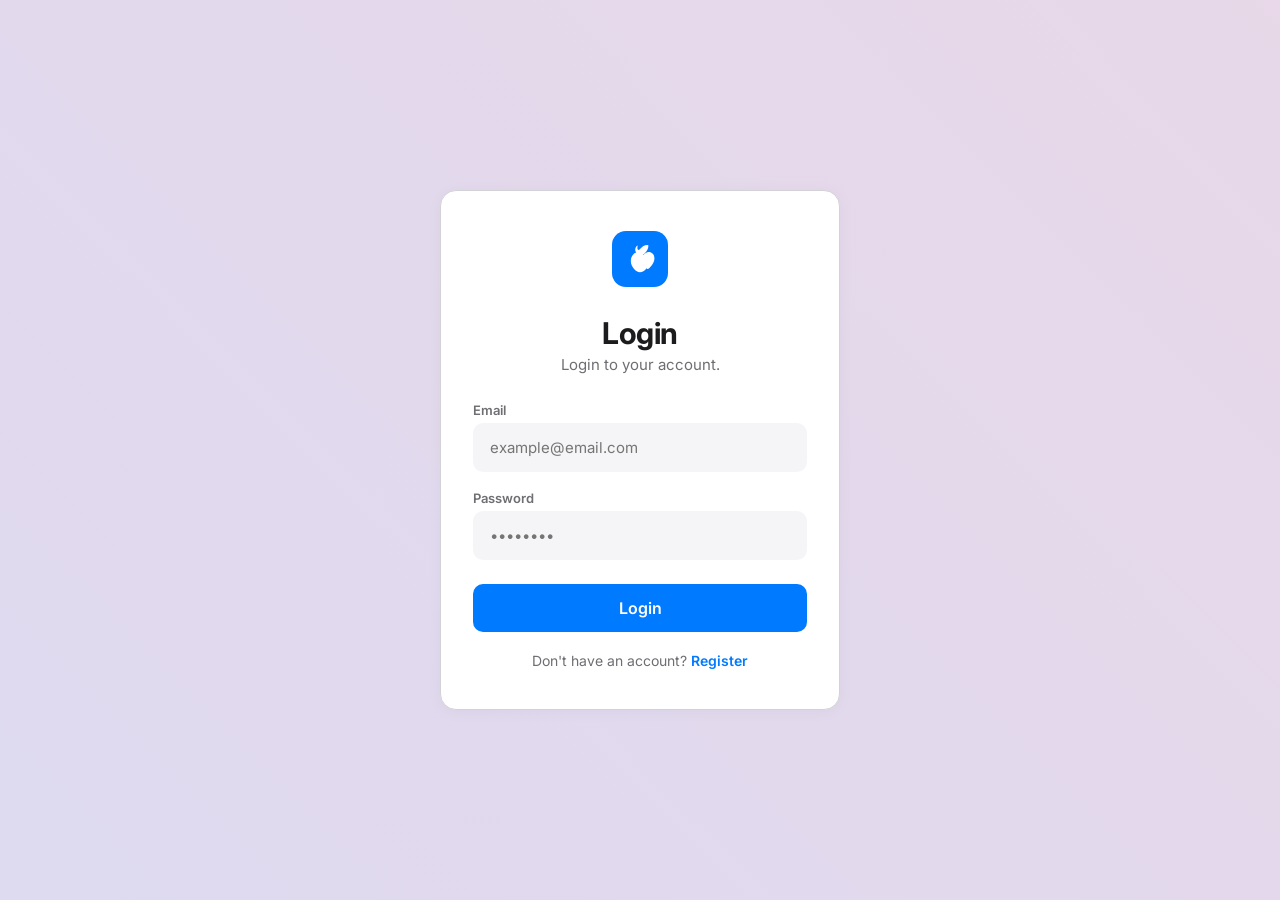
==== dashboard.html @ 6d861ff2 "Add files via upload" ====
<!DOCTYPE html>
<html lang="en" data-theme="light">
<head>
    <meta charset="UTF-8" />
    <meta name="viewport" content="width=device-width, initial-scale=1.0" />
    <title>Dashboard</title>
    <link rel="stylesheet" href="style.css" />
    <link href="https://fonts.googleapis.com/css2?family=Inter:wght@400;500;600;700;800&display=swap" rel="stylesheet" />
    <link rel="stylesheet" href="https://cdnjs.cloudflare.com/ajax/libs/font-awesome/6.5.0/css/all.min.css" />
    <script src="security.js"></script>
</head>
<body class="dashboard-page">

    <div id="toast" class="toast"><i class="fas fa-check-circle"></i><span id="toastMessage">Success</span></div>

    <div id="dashboard">
        <!-- Sidebar -->
        <div class="sidebar-overlay" id="sidebarOverlay"></div>
        <aside class="sidebar" id="sidebar">
            <div class="sidebar-header">
                <div class="sidebar-brand">
                    <div class="brand-text">
                        <span style="font-size:22px;font-weight:800;letter-spacing:-0.5px;color:var(--text-primary);">☰ Menu</span>
                    </div>
                    <button id="adminPanelBtn" class="admin-panel-btn" style="display:flex;align-items:center;gap:4px;background:var(--accent);color:#fff;border:none;padding:6px 14px;border-radius:20px;font-size:12px;font-weight:600;cursor:pointer;transition:all 0.2s;margin-left:10px;">
                        <i class="fas fa-shield-alt"></i> Admin Panel
                    </button>
                </div>
                <button class="sidebar-close" id="sidebarClose"><i class="fas fa-times"></i></button>
            </div>
            <nav class="sidebar-nav">
                <div class="nav-label">Main</div>
                <div class="nav-item active" data-tab="dashboard"><i class="fas fa-home"></i> Home</div>
                
                <div class="nav-item nav-toggle" id="toolsToggle">
                    <i class="fas fa-tools"></i> Tools
                    <i class="fas fa-chevron-down" style="margin-left:auto;font-size:12px;"></i>
                </div>
                <div class="nav-sub" id="toolsSub">
                    <div class="nav-item sub-item" data-tab="generator"><i class="fas fa-plus-circle"></i> CC Generator</div>
                    <div class="nav-item sub-item" data-tab="validator"><i class="fas fa-check-circle"></i> CC Validator</div>
                    <div class="nav-item sub-item" data-tab="binsorgu"><i class="fas fa-search"></i> CC BIN Lookup</div>
                </div>

                <div class="nav-item nav-toggle" id="checkoutToggle">
                    <i class="fas fa-shopping-cart"></i> Check-out
                    <i class="fas fa-chevron-down" style="margin-left:auto;font-size:12px;"></i>
                </div>
                <div class="nav-sub" id="checkoutSub">
                    <div class="nav-item sub-item checkout-item" style="padding-left:40px !important;font-size:12px !important;">
                        <span>Puan MX WRLD BNS</span>
                        <span class="active-badge">active</span>
                    </div>
                    <div class="nav-item sub-item checkout-item" data-tab="stripeauth" style="padding-left:40px !important;font-size:12px !important;">
                        <i class="fab fa-stripe" style="color:#6772e5;width:16px;"></i> Stripe Auth
                    </div>
                    <div class="nav-item sub-item checkout-item" style="padding-left:40px !important;font-size:12px !important;">
                        <i class="fas fa-credit-card" style="color:#ff6b6b;width:16px;"></i> Bambora charge (Custom amount)
                    </div>
                    <div class="nav-item sub-item checkout-item" style="padding-left:40px !important;font-size:12px !important;">
                        <i class="fas fa-money-bill-wave" style="color:#ffd93d;width:16px;"></i> Braintree charge 2$
                    </div>
                    <div class="nav-item sub-item checkout-item" style="padding-left:40px !important;font-size:12px !important;">
                        <i class="fas fa-turkish-lira-sign" style="color:#e84c3d;width:16px;"></i> İyzico charge 42₺
                    </div>
                </div>

                <div class="nav-item nav-toggle" id="gamesToggle">
                    <i class="fas fa-gamepad"></i> Games
                    <i class="fas fa-chevron-down" style="margin-left:auto;font-size:12px;"></i>
                </div>
                <div class="nav-sub" id="gamesSub">
                    <div class="nav-item sub-item" data-tab="wheel"><i class="fas fa-spinner"></i> Spin Wheel</div>
                    <div class="nav-item sub-item" data-tab="guess"><i class="fas fa-brain"></i> Guess Number</div>
                    <div class="nav-item sub-item" data-tab="coinflip"><i class="fas fa-coins"></i> Coin Flip</div>
                    <div class="nav-item sub-item" data-tab="dice"><i class="fas fa-dice"></i> Dice Roll</div>
                    <div class="nav-item sub-item" data-tab="rps"><i class="fas fa-hand-rock"></i> Rock Paper Scissors</div>
                </div>

                <div class="nav-item nav-toggle" id="otherToolsToggle">
                    <i class="fas fa-ellipsis-h"></i> Other Tools
                    <i class="fas fa-chevron-down" style="margin-left:auto;font-size:12px;"></i>
                </div>
                <div class="nav-sub" id="otherToolsSub">
                    <div class="nav-item sub-item" data-tab="chat"><i class="fas fa-comment-dots"></i> Chat</div>
                    <div class="nav-item sub-item" data-tab="ai"><i class="fas fa-robot"></i> Zenit AI</div>
                    <div class="nav-item sub-item" data-tab="ayarlar"><i class="fas fa-cog"></i> Settings</div>
                </div>

                <div class="nav-item" data-tab="bakiye"><i class="fas fa-wallet"></i> Balance</div>
            </nav>
            <div class="sidebar-footer">
                <div class="nav-item" id="logoutBtn"><i class="fas fa-sign-out-alt"></i> Logout</div>
            </div>
        </aside>

        <!-- Main Content -->
        <main class="main-content">
            <header class="top-header">
                <div class="header-left">
                    <button class="menu-toggle" id="menuToggle"><i class="fas fa-bars"></i></button>
                    <div class="page-title"><h1 id="pageTitle">Home</h1><p id="pageSubtitle">Overview</p></div>
                </div>
                <div class="header-actions">
                    <button class="theme-toggle" id="themeToggle"><i class="fas fa-sun"></i></button>
                    <button class="radio-toggle" id="radioToggle" title="Radio"><i class="fas fa-music"></i></button>
                    <button class="radio-toggle" id="radioNext" title="Next"><i class="fas fa-forward"></i></button>
                    <div class="user-avatar" id="userAvatar">K</div>
                </div>
            </header>

            <div class="dashboard-grid">
                <!-- HOME -->
                <div id="tab-dashboard" class="tab-content">
                    <div class="card-grid">
                        <div class="card stat-card">
                            <div class="stat-icon"><i class="fas fa-wallet"></i></div>
                            <div class="stat-info">
                                <span class="stat-label">Balance</span>
                                <span class="stat-value" id="myBalance">0.00 TL</span>
                            </div>
                        </div>
                        <div class="card stat-card">
                            <div class="stat-icon"><i class="fas fa-users"></i></div>
                            <div class="stat-info">
                                <span class="stat-label">Total Users</span>
                                <span class="stat-value" id="totalUsers">0</span>
                            </div>
                        </div>
                        <div class="card stat-card">
                            <div class="stat-icon"><i class="fas fa-crown"></i></div>
                            <div class="stat-info">
                                <span class="stat-label">Premium</span>
                                <span class="stat-value" id="premiumCount">0</span>
                            </div>
                        </div>
                        <div class="card stat-card">
                            <div class="stat-icon"><i class="fas fa-user"></i></div>
                            <div class="stat-info">
                                <span class="stat-label">Normal</span>
                                <span class="stat-value" id="normalCount">0</span>
                            </div>
                        </div>
                        <div class="card stat-card">
                            <div class="stat-icon"><i class="fas fa-circle" style="color:#34c759;"></i></div>
                            <div class="stat-info">
                                <span class="stat-label">Online</span>
                                <span class="stat-value" id="onlineCount">0</span>
                            </div>
                        </div>
                    </div>
                    <div class="card live-card">
                        <div class="live-message">
                            <i class="fas fa-info-circle"></i> For manual operations contact <strong>@admin</strong>
                        </div>
                    </div>
                </div>

                <!-- CC GENERATOR (YENİ) -->
                <div id="tab-generator" class="tab-content hidden">
                    <div class="card">
                        <div class="card-header">
                            <h3><i class="fas fa-plus-circle" style="color:#007aff;margin-right:10px;"></i>CC Generator</h3>
                            <button class="btn btn-outline" id="copyAllBtn" style="font-size:12px;padding:6px 14px;"><i class="fas fa-copy"></i> Copy All</button>
                        </div>
                        <div class="card-body">
                            <div class="gen-grid">
                                <div class="gen-field">
                                    <label>BIN</label>
                                    <input type="text" id="genBin" placeholder="411111" maxlength="8" value="411111" />
                                </div>
                                <div class="gen-field">
                                    <label>CVV</label>
                                    <input type="text" id="genCvv" placeholder="123" maxlength="4" value="123" />
                                </div>
                                <div class="gen-field">
                                    <label>Month</label>
                                    <input type="text" id="genMonth" placeholder="12" maxlength="2" value="12" />
                                </div>
                                <div class="gen-field">
                                    <label>Year</label>
                                    <input type="text" id="genYear" placeholder="2028" maxlength="4" value="2028" />
                                </div>
                                <div class="gen-field">
                                    <label>Count</label>
                                    <input type="number" id="genCount" value="5" min="1" max="50" />
                                </div>
                            </div>
                            <button class="btn" id="generateBtn" style="width:100%;"><i class="fas fa-sync-alt"></i> Generate (1 TL)</button>
                            <div class="result-box" id="genResult" style="min-height:60px;max-height:400px;overflow-y:auto;padding:0;font-family:monospace;font-size:13px;">
                                <div id="ccList" style="padding:8px 12px;">
                                    <div style="color:var(--text-muted);text-align:center;padding:16px;">No cards generated.</div>
                                </div>
                            </div>
                        </div>
                    </div>
                </div>

                <!-- CC VALIDATOR -->
                <div id="tab-validator" class="tab-content hidden">
                    <div class="card">
                        <div class="card-header"><h3><i class="fas fa-check-circle" style="color:#007aff;margin-right:10px;"></i>CC Validator</h3></div>
                        <div class="card-body">
                            <div class="input-group"><input type="text" id="ccValidateInput" placeholder="Card number" /><button class="btn" id="validateBtn">Validate</button></div>
                            <div class="result-box" id="validateResult"><span class="label">Result</span><span class="value" style="color:var(--text-muted);">Enter a card number.</span></div>
                        </div>
                    </div>
                </div>

                <!-- CC BIN LOOKUP -->
                <div id="tab-binsorgu" class="tab-content hidden">
                    <div class="card">
                        <div class="card-header"><h3><i class="fas fa-search" style="color:#007aff;margin-right:10px;"></i>BIN Lookup</h3></div>
                        <div class="card-body">
                            <div class="input-group"><input type="text" id="binInput" placeholder="Enter BIN (6 digits)" /><button class="btn" id="binSorguBtn">Lookup</button></div>
                            <div class="result-box" id="binResult"><span class="label">BIN Info</span><span class="value" style="color:var(--text-muted);">Enter a BIN.</span></div>
                        </div>
                    </div>
                </div>

                <!-- STRIPE AUTH (YENİ) -->
                <div id="tab-stripeauth" class="tab-content hidden">
                    <div class="card">
                        <div class="card-header">
                            <h3 style="text-align:center;width:100%;"><i class="fab fa-stripe" style="color:#6772e5;margin-right:10px;"></i>Stripe Auth</h3>
                        </div>
                        <div class="card-body">
                            <div style="margin-bottom:12px;">
                                <label style="font-size:13px;font-weight:600;color:var(--text-muted);">Cards (format: card|mm|yy|cvv)</label>
                                <textarea id="stripeInput" rows="4" placeholder="4159750016461072|09|29|008&#10;4111111111111111|12|28|123" style="width:100%;padding:10px;background:var(--bg-input);border-radius:var(--radius-sm);border:1.5px solid var(--border-color);color:var(--text-primary);font-family:monospace;font-size:14px;resize:vertical;"></textarea>
                            </div>
                            <div style="display:flex;gap:10px;flex-wrap:wrap;margin-bottom:12px;">
                                <button class="btn" id="stripePasteBtn"><i class="fas fa-paste"></i> Paste Clean</button>
                                <button class="btn" id="stripeCheckBtn"><i class="fas fa-play"></i> Start Check (3 TL/card)</button>
                            </div>
                            <div style="margin-bottom:12px;">
                                <span style="font-weight:600;color:var(--text-secondary);">Results</span>
                                <div style="display:flex;gap:16px;margin-top:6px;flex-wrap:wrap;">
                                    <button class="stat-btn valid-btn" id="liveFilterBtn">LIVE [<span id="liveCount">0</span>]</button>
                                    <button class="stat-btn invalid-btn" id="deadFilterBtn">DEAD [<span id="deadCount">0</span>]</button>
                                    <button class="stat-btn" id="allFilterBtn">All [<span id="totalCount">0</span>]</button>
                                </div>
                            </div>
                            <div class="result-box" id="stripeResult" style="min-height:60px;max-height:400px;overflow-y:auto;padding:8px 12px;font-family:monospace;font-size:13px;white-space:pre-wrap;word-break:break-all;">
                                <div style="color:var(--text-muted);text-align:center;padding:16px;">Enter cards and start check.</div>
                            </div>
                        </div>
                    </div>
                </div>

                <!-- SPIN WHEEL -->
                <div id="tab-wheel" class="tab-content hidden">
                    <div class="card" style="text-align:center;">
                        <div class="card-header"><h3><i class="fas fa-spinner" style="color:#007aff;margin-right:10px;"></i>Spin Wheel</h3></div>
                        <div class="card-body">
                            <div style="position:relative;display:inline-block;margin:0 auto;">
                                <canvas id="wheelCanvas" width="300" height="300" style="border-radius:50%;box-shadow:0 8px 40px rgba(0,0,0,0.2);"></canvas>
                                <div style="position:absolute;top:50%;left:50%;transform:translate(-50%,-50%);font-size:24px;font-weight:800;color:var(--text-primary);background:var(--bg-card);padding:4px 14px;border-radius:12px;border:2px solid var(--border-color);">SPIN</div>
                            </div>
                            <div id="wheelResult" style="font-size:20px;font-weight:700;min-height:50px;margin:12px 0;color:var(--text-primary);"></div>
                            <div style="display:flex;gap:16px;justify-content:center;flex-wrap:wrap;">
                                <button class="btn" id="spinBtn" style="font-size:16px;padding:10px 28px;"><i class="fas fa-sync-alt"></i> Spin</button>
                                <span id="spinStatus" style="font-size:14px;color:var(--text-muted);display:flex;align-items:center;">Remaining: <span id="spinUsed">1</span></span>
                            </div>
                        </div>
                    </div>
                </div>

                <!-- GUESS NUMBER -->
                <div id="tab-guess" class="tab-content hidden">
                    <div class="card">
                        <div class="card-header"><h3><i class="fas fa-brain" style="color:#007aff;margin-right:10px;"></i>Guess Number (10 TL)</h3></div>
                        <div class="card-body" style="text-align:center;">
                            <p style="color:var(--text-secondary);">Guess a number between 1-100!</p>
                            <div style="display:flex;gap:10px;justify-content:center;margin:12px 0;flex-wrap:wrap;">
                                <input type="number" id="guessInput" min="1" max="100" placeholder="Guess" style="width:120px;padding:10px;background:var(--bg-input);border-radius:var(--radius-sm);border:1.5px solid var(--border-color);color:var(--text-primary);text-align:center;font-size:18px;" />
                                <button class="btn" id="guessBtn">Guess</button>
                            </div>
                            <div id="guessResult" style="font-size:18px;font-weight:600;min-height:40px;color:var(--text-primary);"></div>
                            <div id="guessStatus" style="font-size:13px;color:var(--text-muted);margin-top:6px;">Remaining: <span id="guessLeft">4</span></div>
                        </div>
                    </div>
                </div>

                <!-- COIN FLIP -->
                <div id="tab-coinflip" class="tab-content hidden">
                    <div class="card">
                        <div class="card-header"><h3><i class="fas fa-coins" style="color:#007aff;margin-right:10px;"></i>Coin Flip (5 TL)</h3></div>
                        <div class="card-body" style="text-align:center;">
                            <div style="font-size:64px;margin:12px 0;" id="coinResult">🪙</div>
                            <div style="display:flex;gap:10px;justify-content:center;flex-wrap:wrap;">
                                <button class="btn" id="coinHeads">Heads</button>
                                <button class="btn" id="coinTails">Tails</button>
                            </div>
                            <div id="coinStatus" style="margin-top:12px;font-size:14px;color:var(--text-muted);"></div>
                            <div id="coinLeft" style="font-size:13px;color:var(--text-muted);margin-top:4px;">Remaining: <span id="coinRemain">4</span></div>
                        </div>
                    </div>
                </div>

                <!-- DICE -->
                <div id="tab-dice" class="tab-content hidden">
                    <div class="card">
                        <div class="card-header"><h3><i class="fas fa-dice" style="color:#007aff;margin-right:10px;"></i>Dice Roll (5 TL)</h3></div>
                        <div class="card-body" style="text-align:center;">
                            <div style="font-size:72px;margin:12px 0;" id="diceResult">🎲</div>
                            <button class="btn" id="diceBtn"><i class="fas fa-dice"></i> Roll</button>
                            <div id="diceStatus" style="margin-top:12px;font-size:14px;color:var(--text-muted);"></div>
                            <div id="diceLeft" style="font-size:13px;color:var(--text-muted);margin-top:4px;">Remaining: <span id="diceRemain">4</span></div>
                        </div>
                    </div>
                </div>

                <!-- RPS -->
                <div id="tab-rps" class="tab-content hidden">
                    <div class="card">
                        <div class="card-header"><h3><i class="fas fa-hand-rock" style="color:#007aff;margin-right:10px;"></i>Rock Paper Scissors (5 TL)</h3></div>
                        <div class="card-body" style="text-align:center;">
                            <div style="font-size:48px;margin:8px 0;" id="rpsResult">🤜</div>
                            <div style="display:flex;gap:10px;justify-content:center;flex-wrap:wrap;">
                                <button class="btn" id="rpsRock">🪨 Rock</button>
                                <button class="btn" id="rpsPaper">📄 Paper</button>
                                <button class="btn" id="rpsScissors">✂️ Scissors</button>
                            </div>
                            <div id="rpsStatus" style="margin-top:12px;font-size:14px;color:var(--text-muted);"></div>
                            <div id="rpsLeft" style="font-size:13px;color:var(--text-muted);margin-top:4px;">Remaining: <span id="rpsRemain">4</span></div>
                        </div>
                    </div>
                </div>

                <!-- BALANCE -->
                <div id="tab-bakiye" class="tab-content hidden">
                    <div class="card">
                        <div class="card-header"><h3><i class="fas fa-wallet" style="color:#007aff;margin-right:10px;"></i>Balance Management</h3></div>
                        <div class="card-body">
                            <div style="background:var(--bg-input);border-radius:var(--radius-sm);padding:16px;border:1px solid var(--border-color);">
                                <div style="display:flex;justify-content:space-between;padding:6px 0;border-bottom:1px solid var(--border-color);">
                                    <span>Current Balance</span>
                                    <strong id="currentBalance">0.00 TL</strong>
                                </div>
                                <div style="display:flex;justify-content:space-between;padding:6px 0;border-bottom:1px solid var(--border-color);">
                                    <span>ID</span>
                                    <strong id="userIdDisplay">-</strong>
                                </div>
                                <div style="margin-top:12px;display:flex;gap:10px;flex-wrap:wrap;">
                                    <div style="flex:1;min-width:150px;">
                                        <input type="number" id="depositAmount" placeholder="Amount" style="width:100%;padding:10px;background:var(--bg-input);border-radius:var(--radius-sm);border:1px solid var(--border-color);color:var(--text-primary);" />
                                        <button class="btn" style="width:100%;margin-top:6px;" onclick="window.deposit()">Deposit</button>
                                    </div>
                                    <div style="flex:1;min-width:150px;">
                                        <input type="text" id="transferId" placeholder="Recipient ID" style="width:100%;padding:10px;background:var(--bg-input);border-radius:var(--radius-sm);border:1px solid var(--border-color);color:var(--text-primary);" />
                                        <input type="number" id="transferAmount" placeholder="Amount" style="width:100%;padding:10px;margin-top:4px;background:var(--bg-input);border-radius:var(--radius-sm);border:1px solid var(--border-color);color:var(--text-primary);" />
                                        <button class="btn" style="width:100%;margin-top:6px;" onclick="window.transfer()">Transfer</button>
                                    </div>
                                </div>
                            </div>
                        </div>
                    </div>
                </div>

                <!-- CHAT -->
                <div id="tab-chat" class="tab-content hidden">
                    <div class="card" style="display:flex;flex-direction:column;height:500px;">
                        <div class="card-header"><h3><i class="fas fa-comment-dots" style="color:#007aff;margin-right:10px;"></i>Chat Room</h3></div>
                        <div class="card-body" style="flex:1;display:flex;flex-direction:column;">
                            <div id="chatMessages" style="flex:1;overflow-y:auto;background:var(--bg-input);border-radius:var(--radius-sm);padding:12px;border:1px solid var(--border-color);min-height:300px;max-height:400px;"></div>
                            <div style="display:flex;gap:10px;margin-top:10px;">
                                <input type="text" id="chatInput" placeholder="Type a message..." style="flex:1;padding:10px;background:var(--bg-input);border-radius:var(--radius-sm);border:1px solid var(--border-color);color:var(--text-primary);" />
                                <button class="btn" id="sendChatBtn"><i class="fas fa-paper-plane"></i> Send</button>
                            </div>
                        </div>
                    </div>
                </div>

                <!-- ZENIT AI -->
                <div id="tab-ai" class="tab-content hidden">
                    <div class="card" style="display:flex;flex-direction:column;height:500px;">
                        <div class="card-header"><h3><i class="fas fa-robot" style="color:#007aff;margin-right:10px;"></i>Zenit AI Assistant</h3></div>
                        <div class="card-body" style="flex:1;display:flex;flex-direction:column;">
                            <div id="aiMessages" style="flex:1;overflow-y:auto;background:var(--bg-input);border-radius:var(--radius-sm);padding:12px;border:1px solid var(--border-color);min-height:300px;max-height:400px;"></div>
                            <div style="display:flex;gap:10px;margin-top:10px;">
                                <input type="text" id="aiInput" placeholder="Ask AI..." style="flex:1;padding:10px;background:var(--bg-input);border-radius:var(--radius-sm);border:1px solid var(--border-color);color:var(--text-primary);" />
                                <button class="btn" id="sendAiBtn"><i class="fas fa-paper-plane"></i> Ask</button>
                            </div>
                        </div>
                    </div>
                </div>

                <!-- SETTINGS -->
                <div id="tab-ayarlar" class="tab-content hidden">
                    <div class="card">
                        <div class="card-header"><h3><i class="fas fa-cog" style="color:#007aff;margin-right:10px;"></i>Settings</h3></div>
                        <div class="card-body">
                            <div class="settings-grid">
                                <div class="settings-group">
                                    <label>Profile Picture</label>
                                    <div style="display:flex;align-items:center;gap:16px;">
                                        <img id="profileAvatar" src="data:image/svg+xml,%3Csvg xmlns='http://www.w3.org/2000/svg' width='80' height='80' viewBox='0 0 80 80'%3E%3Crect width='80' height='80' rx='40' fill='%23007aff'/%3E%3Ctext x='40' y='52' text-anchor='middle' font-size='32' fill='white' font-weight='600' font-family='Arial'%3EK%3C/text%3E%3C/svg%3E" style="width:80px;height:80px;border-radius:50%;object-fit:cover;border:2px solid var(--border-color);" />
                                        <input type="file" id="avatarUpload" accept="image/*" style="padding:10px;background:var(--bg-input);border-radius:var(--radius-sm);border:1px solid var(--border-color);color:var(--text-primary);" />
                                    </div>
                                </div>
                                <div class="settings-group">
                                    <label>Username</label>
                                    <input type="text" id="displayName" placeholder="Your name" style="width:100%;padding:10px;background:var(--bg-input);border-radius:var(--radius-sm);border:1px solid var(--border-color);color:var(--text-primary);" />
                                </div>
                                <div class="settings-group">
                                    <label>Bio</label>
                                    <textarea id="userBio" placeholder="Tell about yourself..." rows="2" style="width:100%;padding:10px;background:var(--bg-input);border-radius:var(--radius-sm);border:1px solid var(--border-color);color:var(--text-primary);font-family:var(--font);resize:vertical;"></textarea>
                                </div>
                                <div class="settings-group">
                                    <label>ID</label>
                                    <input type="text" id="profileId" readonly style="width:100%;padding:10px;background:var(--bg-input);border-radius:var(--radius-sm);border:1px solid var(--border-color);color:var(--text-muted);" />
                                </div>
                                <div class="settings-group">
                                    <label>Change Password</label>
                                    <input type="password" id="changePasswordInput" placeholder="New password" style="width:100%;padding:10px;background:var(--bg-input);border-radius:var(--radius-sm);border:1px solid var(--border-color);color:var(--text-primary);" />
                                </div>
                                <div class="settings-group">
                                    <label>Theme</label>
                                    <select id="themeSelect" style="width:100%;padding:10px;background:var(--bg-input);border-radius:var(--radius-sm);border:1px solid var(--border-color);color:var(--text-primary);">
                                        <option value="light">Light</option>
                                        <option value="dark">Dark</option>
                                    </select>
                                </div>
                            </div>
                            <button class="btn" id="saveProfileBtn"><i class="fas fa-save"></i> Save</button>
                        </div>
                    </div>
                </div>

                <!-- ADMIN PANEL -->
                <div id="tab-admin" class="tab-content hidden">
                    <div class="card">
                        <div class="card-header"><h3><i class="fas fa-shield-alt" style="color:#ff9500;margin-right:10px;"></i>Admin Panel</h3></div>
                        <div class="card-body">
                            <div id="adminLock" style="text-align:center;padding:20px;">
                                <p style="margin-bottom:12px;">Enter admin password to access.</p>
                                <div style="display:flex;gap:10px;justify-content:center;flex-wrap:wrap;">
                                    <input type="password" id="adminPassInput" placeholder="Admin password" style="padding:10px;background:var(--bg-input);border-radius:var(--radius-sm);border:1px solid var(--border-color);color:var(--text-primary);" />
                                    <button class="btn" id="adminUnlockBtn">Unlock</button>
                                </div>
                                <div id="adminLockError" style="color:#ff3b30;margin-top:8px;display:none;">Wrong password!</div>
                            </div>
                            <div id="adminContent" style="display:none;">
                                <div style="background:var(--bg-input);border-radius:var(--radius-sm);padding:16px;border:1px solid var(--border-color);margin-bottom:16px;">
                                    <p><strong>🔑 Generate Registration Key</strong></p>
                                    <div style="display:flex;gap:10px;margin-top:8px;flex-wrap:wrap;">
                                        <input type="text" id="newKeyDisplay" readonly style="flex:1;min-width:150px;padding:10px;background:var(--bg-card);border-radius:var(--radius-sm);border:1px solid var(--border-color);font-family:monospace;" />
                                        <button class="btn" id="generateKeyBtn">Generate</button>
                                    </div>
                                </div>
                                <div style="background:var(--bg-input);border-radius:var(--radius-sm);padding:16px;border:1px solid var(--border-color);margin-bottom:16px;">
                                    <p><strong>🚫 Ban List</strong></p>
                                    <ul id="banList" style="list-style:none;padding:0;margin-top:8px;"></ul>
                                </div>
                                <div style="background:var(--bg-input);border-radius:var(--radius-sm);padding:16px;border:1px solid var(--border-color);">
                                    <p><strong>📊 User Management</strong></p>
                                    <ul id="userList" style="list-style:none;padding:0;margin-top:8px;"></ul>
                                </div>
                                <div style="margin-top:12px;background:var(--bg-input);border-radius:var(--radius-sm);padding:16px;border:1px solid var(--border-color);">
                                    <p><strong>🔒 Change Admin Password</strong></p>
                                    <div style="display:flex;gap:10px;margin-top:8px;flex-wrap:wrap;">
                                        <input type="password" id="newAdminPass" placeholder="New password" style="flex:1;min-width:150px;padding:10px;background:var(--bg-card);border-radius:var(--radius-sm);border:1px solid var(--border-color);color:var(--text-primary);" />
                                        <button class="btn" id="changeAdminPassBtn">Change</button>
                                    </div>
                                </div>
                            </div>
                        </div>
                    </div>
                </div>
            </div>
        </main>
    </div>

    <script src="dashboard.js"></script>
</body>
</html>
---- style.css ----
*,
*::before,
*::after {
    box-sizing: border-box;
    margin: 0;
    padding: 0;
}

:root {
    --bg-primary: #f2f2f7;
    --bg-secondary: #ffffff;
    --bg-card: #ffffff;
    --bg-sidebar: #ffffff;
    --bg-input: #f5f5f7;
    --text-primary: #1c1c1e;
    --text-secondary: #6e6e73;
    --text-muted: #8e8e93;
    --border-color: #d2d2d7;
    --shadow: 0 2px 16px rgba(0, 0, 0, 0.04);
    --shadow-hover: 0 8px 32px rgba(0, 0, 0, 0.08);
    --accent: #007aff;
    --accent-hover: #0066d9;
    --accent-light: rgba(0, 122, 255, 0.08);
    --radius: 16px;
    --radius-sm: 10px;
    --transition: 0.3s cubic-bezier(0.25, 0.46, 0.45, 0.94);
    --font: 'Inter', -apple-system, BlinkMacSystemFont, sans-serif;
    --sidebar-width: 280px;
}

[data-theme="dark"] {
    --bg-primary: #0a0a0c;
    --bg-secondary: #1c1c1e;
    --bg-card: #1c1c1e;
    --bg-sidebar: #141416;
    --bg-input: #2c2c2e;
    --text-primary: #f5f5f7;
    --text-secondary: #aeaeb2;
    --text-muted: #6e6e73;
    --border-color: #3a3a3c;
    --shadow: 0 2px 16px rgba(0, 0, 0, 0.3);
    --shadow-hover: 0 8px 32px rgba(0, 0, 0, 0.5);
    --accent: #0a84ff;
    --accent-hover: #409cff;
    --accent-light: rgba(10, 132, 255, 0.12);
}

html,
body {
    height: 100%;
    font-family: var(--font);
    background: var(--bg-primary);
    color: var(--text-primary);
    transition: background var(--transition), color var(--transition);
}

a {
    text-decoration: none;
    color: var(--accent);
}
button {
    cursor: pointer;
    font-family: var(--font);
    border: none;
    background: none;
    color: inherit;
}
input,
select,
textarea {
    font-family: var(--font);
    outline: none;
    border: none;
    background: none;
    color: inherit;
}
.hidden {
    display: none !important;
}
::-webkit-scrollbar {
    width: 5px;
}
::-webkit-scrollbar-track {
    background: transparent;
}
::-webkit-scrollbar-thumb {
    background: var(--border-color);
    border-radius: 10px;
}

/* ============================================================
   AUTH
   ============================================================ */
body.auth-page {
    position: relative;
    display: flex;
    align-items: center;
    justify-content: center;
    min-height: 100vh;
    background: var(--bg-primary);
    overflow: hidden;
    padding: 20px;
}
.auth-bg {
    position: fixed;
    top: -50%;
    left: -50%;
    width: 200%;
    height: 200%;
    background: linear-gradient(45deg, #007aff, #5856d6, #ff2d55, #007aff);
    background-size: 400% 400%;
    animation: gradientMove 15s ease infinite;
    z-index: 0;
    opacity: 0.15;
}
@keyframes gradientMove {
    0% {
        background-position: 0% 50%;
    }
    50% {
        background-position: 100% 50%;
    }
    100% {
        background-position: 0% 50%;
    }
}
body.auth-page .auth-container {
    position: relative;
    z-index: 1;
    width: 100%;
    max-width: 400px;
    padding: 40px 32px;
    background: var(--bg-secondary);
    border-radius: var(--radius);
    box-shadow: var(--shadow);
    border: 1px solid var(--border-color);
    backdrop-filter: blur(10px);
}
body.auth-page .auth-logo {
    display: flex;
    align-items: center;
    justify-content: center;
    margin-bottom: 28px;
}
body.auth-page .auth-logo svg {
    width: 56px;
    height: 56px;
}
body.auth-page .auth-title {
    font-size: 30px;
    font-weight: 700;
    letter-spacing: -0.5px;
    text-align: center;
    margin-bottom: 4px;
}
body.auth-page .auth-subtitle {
    font-size: 15px;
    color: var(--text-secondary);
    text-align: center;
    margin-bottom: 28px;
}
body.auth-page .form-group {
    margin-bottom: 18px;
}
body.auth-page .form-group label {
    display: block;
    font-size: 13px;
    font-weight: 600;
    color: var(--text-secondary);
    margin-bottom: 5px;
}
body.auth-page .form-group input {
    width: 100%;
    padding: 14px 16px;
    font-size: 15px;
    background: var(--bg-input);
    border-radius: var(--radius-sm);
    border: 1.5px solid transparent;
    transition: all var(--transition);
    color: var(--text-primary);
}
body.auth-page .form-group input:focus {
    border-color: var(--accent);
    box-shadow: 0 0 0 4px var(--accent-light);
}
body.auth-page .hint {
    font-size: 12px;
    color: var(--text-muted);
    margin-top: 4px;
    display: flex;
    align-items: center;
    gap: 6px;
}
body.auth-page .auth-btn {
    width: 100%;
    padding: 14px;
    font-size: 16px;
    font-weight: 600;
    background: var(--accent);
    color: #fff;
    border-radius: var(--radius-sm);
    transition: all var(--transition);
    margin-top: 6px;
}
body.auth-page .auth-btn:hover {
    background: var(--accent-hover);
}
body.auth-page .auth-btn:active {
    transform: scale(0.97);
}
body.auth-page .auth-toggle {
    text-align: center;
    margin-top: 20px;
    font-size: 14px;
    color: var(--text-secondary);
}
body.auth-page .auth-toggle a {
    font-weight: 600;
}
body.auth-page .auth-toggle a:hover {
    text-decoration: underline;
}
body.auth-page .auth-error,
body.auth-page .auth-success {
    padding: 10px 14px;
    border-radius: var(--radius-sm);
    font-size: 13px;
    margin-bottom: 18px;
    display: none;
    border-left: 4px solid;
}
body.auth-page .auth-error {
    background: rgba(255, 69, 58, 0.08);
    color: #ff3b30;
    border-color: #ff3b30;
}
body.auth-page .auth-success {
    background: rgba(52, 199, 89, 0.08);
    color: #34c759;
    border-color: #34c759;
}
body.auth-page .auth-error.show,
body.auth-page .auth-success.show {
    display: flex;
    align-items: center;
    gap: 8px;
}

/* ============================================================
   TOAST
   ============================================================ */
body.dashboard-page .toast {
    position: fixed;
    bottom: 30px;
    left: 50%;
    transform: translateX(-50%) translateY(80px);
    background: var(--bg-card);
    color: var(--text-primary);
    padding: 12px 28px;
    border-radius: var(--radius-sm);
    box-shadow: var(--shadow-hover);
    border: 1px solid var(--border-color);
    font-size: 14px;
    font-weight: 500;
    opacity: 0;
    transition: opacity 0.4s, transform 0.4s;
    z-index: 9999;
    pointer-events: none;
    display: flex;
    align-items: center;
    gap: 10px;
}
body.dashboard-page .toast.show {
    opacity: 1;
    transform: translateX(-50%) translateY(0);
    pointer-events: auto;
}
body.dashboard-page .toast i {
    font-size: 18px;
}
body.dashboard-page .toast.success i {
    color: #34c759;
}
body.dashboard-page .toast.error i {
    color: #ff3b30;
}
body.dashboard-page .toast.info i {
    color: var(--accent);
}

/* ============================================================
   DASHBOARD
   ============================================================ */
body.dashboard-page #dashboard {
    display: flex;
    width: 100%;
    min-height: 100vh;
    background: var(--bg-primary);
}

/* ============================================================
   SIDEBAR
   ============================================================ */
body.dashboard-page .sidebar {
    position: fixed;
    top: 0;
    left: -100%;
    width: var(--sidebar-width);
    height: 100vh;
    background: var(--bg-sidebar);
    border-right: 1px solid var(--border-color);
    padding: 24px 16px 32px;
    display: flex;
    flex-direction: column;
    transition: left 0.35s cubic-bezier(0.25, 0.46, 0.45, 0.94);
    z-index: 1000;
    overflow-y: auto;
}
body.dashboard-page .sidebar.open {
    left: 0;
}
body.dashboard-page .sidebar-overlay {
    position: fixed;
    top: 0;
    left: 0;
    width: 100%;
    height: 100%;
    background: rgba(0, 0, 0, 0.35);
    opacity: 0;
    pointer-events: none;
    transition: opacity var(--transition);
    z-index: 999;
}
body.dashboard-page .sidebar-overlay.active {
    opacity: 1;
    pointer-events: auto;
}
body.dashboard-page .sidebar-header {
    display: flex;
    align-items: center;
    justify-content: space-between;
    padding-bottom: 20px;
    border-bottom: 1px solid var(--border-color);
    margin-bottom: 24px;
}
body.dashboard-page .sidebar-brand {
    display: flex;
    align-items: center;
    justify-content: space-between;
    width: 100%;
}
body.dashboard-page .sidebar-brand .brand-text {
    display: flex;
    flex-direction: column;
}
body.dashboard-page .sidebar-brand .brand-text span {
    font-size: 22px;
    font-weight: 800;
    letter-spacing: -0.5px;
    color: var(--text-primary);
}
body.dashboard-page .sidebar-close {
    width: 32px;
    height: 32px;
    border-radius: 50%;
    display: flex;
    align-items: center;
    justify-content: center;
    font-size: 16px;
    color: var(--text-secondary);
    transition: background var(--transition);
}
body.dashboard-page .sidebar-close:hover {
    background: var(--bg-input);
}
body.dashboard-page .sidebar-nav {
    flex: 1;
}
body.dashboard-page .sidebar-nav .nav-label {
    font-size: 11px;
    font-weight: 600;
    text-transform: uppercase;
    letter-spacing: 0.8px;
    color: var(--text-muted);
    padding: 0 12px;
    margin-bottom: 8px;
    margin-top: 16px;
}
body.dashboard-page .sidebar-nav .nav-label:first-child {
    margin-top: 0;
}
body.dashboard-page .sidebar-nav .nav-item {
    display: flex;
    align-items: center;
    gap: 12px;
    padding: 10px 14px;
    border-radius: var(--radius-sm);
    color: var(--text-secondary);
    font-size: 14px;
    font-weight: 500;
    transition: all var(--transition);
    margin-bottom: 2px;
    cursor: pointer;
    border-left: 3px solid transparent;
}
body.dashboard-page .sidebar-nav .nav-item:hover {
    background: var(--bg-input);
    color: var(--text-primary);
}
body.dashboard-page .sidebar-nav .nav-item.active {
    background: var(--accent-light);
    color: var(--accent);
    border-left-color: var(--accent);
}
body.dashboard-page .sidebar-nav .nav-item i {
    width: 20px;
    text-align: center;
    font-size: 15px;
}
body.dashboard-page .sidebar-nav .nav-item .badge {
    margin-left: auto;
    background: var(--accent);
    color: #fff;
    font-size: 9px;
    font-weight: 700;
    padding: 2px 10px;
    border-radius: 20px;
}
body.dashboard-page .sidebar-nav .nav-toggle {
    cursor: pointer;
}
body.dashboard-page .sidebar-nav .nav-toggle .fa-chevron-down {
    transition: transform 0.3s ease;
}
body.dashboard-page .sidebar-nav .nav-toggle.open .fa-chevron-down {
    transform: rotate(180deg);
}
body.dashboard-page .sidebar-nav .nav-sub {
    overflow: hidden;
    max-height: 0;
    transition: max-height 0.4s ease, opacity 0.3s ease;
    opacity: 0;
}
body.dashboard-page .sidebar-nav .nav-sub.open {
    max-height: 600px;
    opacity: 1;
}
body.dashboard-page .sidebar-nav .sub-item {
    padding-left: 40px !important;
    font-size: 13px !important;
}
body.dashboard-page .sidebar-nav .checkout-item {
    opacity: 0.85;
    transition: all 0.2s;
    font-size: 12px !important;
}
body.dashboard-page .sidebar-nav .checkout-item:hover {
    opacity: 1;
    background: var(--accent-light);
}
body.dashboard-page .sidebar-nav .checkout-item .active-badge {
    color: #34c759;
    font-weight: 700;
    text-shadow: 0 0 20px rgba(52, 199, 89, 0.5);
    font-size: 11px;
    margin-left: auto;
}
body.dashboard-page .sidebar-footer {
    border-top: 1px solid var(--border-color);
    padding-top: 16px;
}
body.dashboard-page .sidebar-footer .nav-item {
    color: var(--text-muted);
    font-size: 13px;
    border-left: 3px solid transparent;
}
body.dashboard-page .sidebar-footer .nav-item:hover {
    color: #ff3b30;
    background: rgba(255, 59, 48, 0.06);
    border-left-color: #ff3b30;
}

/* ============================================================
   ADMIN BUTONU
   ============================================================ */
.admin-panel-btn {
    background: var(--accent);
    color: #fff !important;
    border: none;
    padding: 6px 14px;
    border-radius: 20px;
    font-size: 12px;
    font-weight: 600;
    cursor: pointer;
    transition: all 0.2s;
    margin-left: 10px;
    display: flex !important;
    align-items: center;
    gap: 4px;
    white-space: nowrap;
    flex-shrink: 0;
}
.admin-panel-btn:hover {
    background: var(--accent-hover);
    transform: scale(1.04);
}
.admin-panel-btn i {
    font-size: 12px;
}

/* ============================================================
   MAIN
   ============================================================ */
body.dashboard-page .main-content {
    flex: 1;
    padding: 20px 28px 32px;
    min-height: 100vh;
    margin-left: 0;
    transition: margin-left var(--transition);
}

/* ============================================================
   HEADER
   ============================================================ */
body.dashboard-page .top-header {
    display: flex;
    align-items: center;
    justify-content: space-between;
    padding-bottom: 20px;
    border-bottom: 1px solid var(--border-color);
    margin-bottom: 28px;
    flex-wrap: wrap;
    gap: 12px;
}
body.dashboard-page .header-left {
    display: flex;
    align-items: center;
    gap: 14px;
}
body.dashboard-page .menu-toggle {
    width: 40px;
    height: 40px;
    border-radius: 50%;
    display: flex;
    align-items: center;
    justify-content: center;
    font-size: 18px;
    color: var(--text-secondary);
    transition: background var(--transition);
}
body.dashboard-page .menu-toggle:hover {
    background: var(--bg-input);
}
body.dashboard-page .page-title h1 {
    font-size: 26px;
    font-weight: 700;
    letter-spacing: -0.5px;
}
body.dashboard-page .page-title p {
    font-size: 14px;
    color: var(--text-secondary);
    margin-top: 2px;
}
body.dashboard-page .header-actions {
    display: flex;
    align-items: center;
    gap: 12px;
}
body.dashboard-page .theme-toggle,
body.dashboard-page .radio-toggle {
    width: 40px;
    height: 40px;
    border-radius: 50%;
    background: var(--bg-input);
    display: flex;
    align-items: center;
    justify-content: center;
    font-size: 18px;
    color: var(--text-secondary);
    transition: all var(--transition);
    border: 1px solid transparent;
}
body.dashboard-page .theme-toggle:hover,
body.dashboard-page .radio-toggle:hover {
    background: var(--border-color);
    color: var(--text-primary);
}
body.dashboard-page .radio-toggle.active {
    color: #34c759;
}
body.dashboard-page .radio-toggle .fa-music-slash {
    color: #ff3b30;
}
body.dashboard-page .user-avatar {
    width: 40px;
    height: 40px;
    border-radius: 50%;
    background: var(--accent);
    color: #fff;
    display: flex;
    align-items: center;
    justify-content: center;
    font-weight: 600;
    font-size: 16px;
    flex-shrink: 0;
    overflow: hidden;
}
body.dashboard-page .user-avatar img {
    width: 100%;
    height: 100%;
    object-fit: cover;
}

/* ============================================================
   CARDS
   ============================================================ */
body.dashboard-page .dashboard-grid {
    display: grid;
    grid-template-columns: 1fr;
    gap: 24px;
}
body.dashboard-page .card {
    background: var(--bg-card);
    border-radius: var(--radius);
    box-shadow: var(--shadow);
    padding: 24px 28px;
    transition: all var(--transition);
    border: 1px solid var(--border-color);
}
body.dashboard-page .card:hover {
    box-shadow: var(--shadow-hover);
}
body.dashboard-page .card-header {
    display: flex;
    align-items: center;
    justify-content: space-between;
    margin-bottom: 18px;
    flex-wrap: wrap;
    gap: 8px;
}
body.dashboard-page .card-header h3 {
    font-size: 18px;
    font-weight: 600;
}
body.dashboard-page .card-header .card-icon {
    width: 40px;
    height: 40px;
    border-radius: 50%;
    background: var(--accent-light);
    color: var(--accent);
    display: flex;
    align-items: center;
    justify-content: center;
    font-size: 18px;
}
body.dashboard-page .card-body {
    display: flex;
    flex-direction: column;
    gap: 16px;
}

/* ============================================================
   STATS
   ============================================================ */
body.dashboard-page .card-grid {
    display: grid;
    grid-template-columns: repeat(auto-fit, minmax(150px, 1fr));
    gap: 16px;
    margin-bottom: 16px;
}
body.dashboard-page .stat-card {
    display: flex;
    align-items: center;
    gap: 14px;
    padding: 18px 20px;
    background: var(--bg-card);
    border-radius: var(--radius);
    border: 1px solid var(--border-color);
    box-shadow: var(--shadow);
    transition: all var(--transition);
}
body.dashboard-page .stat-card:hover {
    transform: translateY(-2px);
    box-shadow: var(--shadow-hover);
}
body.dashboard-page .stat-icon {
    width: 44px;
    height: 44px;
    border-radius: 50%;
    background: var(--accent-light);
    color: var(--accent);
    display: flex;
    align-items: center;
    justify-content: center;
    font-size: 18px;
    flex-shrink: 0;
}
body.dashboard-page .stat-info {
    display: flex;
    flex-direction: column;
}
body.dashboard-page .stat-label {
    font-size: 12px;
    color: var(--text-muted);
    font-weight: 500;
}
body.dashboard-page .stat-value {
    font-size: 20px;
    font-weight: 700;
    color: var(--text-primary);
    margin-top: 1px;
}
body.dashboard-page .live-card {
    background: var(--bg-card);
    border-radius: var(--radius);
    border: 1px solid var(--border-color);
    padding: 14px 20px;
}
body.dashboard-page .live-message {
    color: var(--text-secondary);
    font-size: 13px;
}
body.dashboard-page .live-message i {
    margin-right: 8px;
    color: var(--accent);
}
body.dashboard-page .live-message strong {
    color: var(--text-primary);
}

/* ============================================================
   CC GENERATOR
   ============================================================ */
#ccList {
    font-family: 'SF Mono', monospace;
    font-size: 13px;
}
#ccList div {
    padding: 4px 0;
    border-bottom: 1px solid var(--border-color);
    display: flex;
    justify-content: space-between;
}
#ccList div:last-child {
    border-bottom: none;
}

/* ============================================================
   GEN GRID
   ============================================================ */
body.dashboard-page .gen-grid {
    display: grid;
    grid-template-columns: repeat(auto-fit, minmax(100px, 1fr));
    gap: 12px;
}
body.dashboard-page .gen-field {
    display: flex;
    flex-direction: column;
}
body.dashboard-page .gen-field label {
    font-size: 12px;
    font-weight: 600;
    color: var(--text-muted);
    margin-bottom: 4px;
}
body.dashboard-page .gen-field input {
    padding: 10px 12px;
    background: var(--bg-input);
    border-radius: var(--radius-sm);
    border: 2px solid var(--border-color);
    color: var(--text-primary);
    font-size: 14px;
    transition: border var(--transition);
}
body.dashboard-page .gen-field input:focus {
    border-color: var(--accent);
    box-shadow: 0 0 0 4px var(--accent-light);
}

/* ============================================================
   INPUT GROUP
   ============================================================ */
body.dashboard-page .input-group {
    display: flex;
    gap: 12px;
    flex-wrap: wrap;
}
body.dashboard-page .input-group input {
    flex: 1;
    min-width: 200px;
    padding: 12px 16px;
    background: var(--bg-input);
    border-radius: var(--radius-sm);
    border: 2px solid var(--border-color);
    color: var(--text-primary);
    font-size: 14px;
    transition: border var(--transition);
}
body.dashboard-page .input-group input:focus {
    border-color: var(--accent);
    box-shadow: 0 0 0 4px var(--accent-light);
}
body.dashboard-page .input-group .btn {
    padding: 12px 24px;
    font-size: 14px;
    font-weight: 600;
    background: var(--accent);
    color: #fff;
    border-radius: 8px;
    transition: all var(--transition);
    white-space: nowrap;
    border: none;
}
body.dashboard-page .input-group .btn:hover {
    background: var(--accent-hover);
    transform: translateY(-1px);
}
body.dashboard-page .input-group .btn:active {
    transform: scale(0.97);
}
body.dashboard-page .btn-outline {
    background: transparent !important;
    color: var(--text-primary) !important;
    border: 2px solid var(--border-color) !important;
}
body.dashboard-page .btn-outline:hover {
    background: var(--bg-input) !important;
    border-color: var(--text-secondary) !important;
}
body.dashboard-page .result-box {
    background: var(--bg-input);
    border-radius: 8px;
    padding: 14px 18px;
    font-size: 14px;
    min-height: 52px;
    color: var(--text-secondary);
    border: 2px solid var(--border-color);
}
body.dashboard-page .result-box .label {
    font-weight: 600;
    color: var(--text-primary);
    display: block;
    margin-bottom: 4px;
}
body.dashboard-page .result-box .value {
    font-family: 'SF Mono', monospace;
    font-size: 14px;
}
body.dashboard-page .result-box .value.valid {
    color: #34c759;
}
body.dashboard-page .result-box .value.invalid {
    color: #ff3b30;
}

/* ============================================================
   STRIPE AUTH (ŞIK, KESKİN)
   ============================================================ */
#stripeInput {
    font-family: 'SF Mono', monospace;
    font-size: 13px;
    resize: vertical;
    border: 2px solid var(--border-color) !important;
    border-radius: 8px !important;
    padding: 10px;
    background: var(--bg-input);
    color: var(--text-primary);
    width: 100%;
    transition: border 0.2s;
}
#stripeInput:focus {
    border-color: var(--accent) !important;
    box-shadow: 0 0 0 4px var(--accent-light);
    outline: none;
}
#stripeResult {
    font-family: 'SF Mono', monospace;
    font-size: 13px;
    border: 2px solid var(--border-color);
    border-radius: 8px;
    padding: 8px 12px;
    min-height: 60px;
    max-height: 400px;
    overflow-y: auto;
    background: var(--bg-input);
}
#stripeResult .status-live {
    color: #34c759;
}
#stripeResult .status-dead {
    color: #ff3b30;
}
body.dashboard-page .stat-btn {
    padding: 8px 20px !important;
    border-radius: 8px !important;
    font-size: 13px !important;
    font-weight: 600 !important;
    background: var(--bg-input) !important;
    border: 2px solid var(--border-color) !important;
    transition: all 0.2s !important;
    cursor: pointer;
}
body.dashboard-page .stat-btn:hover {
    background: var(--border-color) !important;
    transform: translateY(-1px);
}
.valid-btn {
    color: #34c759 !important;
    border-color: #34c759 !important;
}
.valid-btn.active {
    background: rgba(52, 199, 89, 0.15) !important;
    border-color: #34c759 !important;
}
.invalid-btn {
    color: #ff3b30 !important;
    border-color: #ff3b30 !important;
}
.invalid-btn.active {
    background: rgba(255, 59, 48, 0.15) !important;
    border-color: #ff3b30 !important;
}
.btn {
    padding: 12px 24px;
    font-size: 14px;
    font-weight: 600;
    background: var(--accent);
    color: #fff;
    border-radius: 8px;
    transition: all 0.2s;
    border: none;
    cursor: pointer;
}
.btn:hover {
    background: var(--accent-hover);
    transform: translateY(-1px);
}
.btn:active {
    transform: scale(0.97);
}

/* ============================================================
   BIN RESULT
   ============================================================ */
.bin-result-grid {
    display: grid;
    grid-template-columns: 1fr 1fr;
    gap: 6px 20px;
}
.bin-result-grid .bin-item {
    display: flex;
    justify-content: space-between;
    padding: 5px 0;
    border-bottom: 1px solid var(--border-color);
    font-size: 13px;
}
.bin-result-grid .bin-item .bin-label {
    color: var(--text-muted);
}
.bin-result-grid .bin-item .bin-value {
    font-weight: 500;
}

/* ============================================================
   CHAT / AI
   ============================================================ */
#chatMessages,
#aiMessages {
    background: var(--bg-input);
    border-radius: 8px;
    padding: 12px;
    border: 2px solid var(--border-color);
    min-height: 300px;
    max-height: 400px;
    overflow-y: auto;
}
.chat-msg,
.ai-msg {
    padding: 6px 10px;
    margin-bottom: 4px;
    border-radius: 8px;
    background: var(--bg-card);
    border: 1px solid var(--border-color);
    display: flex;
    gap: 8px;
    flex-wrap: wrap;
}
.chat-msg .sender,
.ai-msg .sender {
    font-weight: 600;
    color: var(--accent);
}
.chat-msg .time,
.ai-msg .time {
    font-size: 11px;
    color: var(--text-muted);
    margin-left: auto;
}
.chat-msg .text,
.ai-msg .text {
    flex: 1;
    word-break: break-word;
}
.ai-msg .sender {
    color: #ff9500;
}

/* ============================================================
   SETTINGS
   ============================================================ */
.settings-grid {
    display: grid;
    grid-template-columns: 1fr 1fr;
    gap: 16px;
}
.settings-group {
    display: flex;
    flex-direction: column;
}
.settings-group label {
    font-size: 13px;
    font-weight: 600;
    color: var(--text-muted);
    margin-bottom: 4px;
}
.settings-group input,
.settings-group select,
.settings-group textarea {
    padding: 10px;
    background: var(--bg-input);
    border-radius: 8px;
    border: 2px solid var(--border-color);
    color: var(--text-primary);
    font-size: 14px;
    transition: border var(--transition);
}
.settings-group input:focus,
.settings-group select:focus,
.settings-group textarea:focus {
    border-color: var(--accent);
    box-shadow: 0 0 0 4px var(--accent-light);
}

/* ============================================================
   OYUNLAR
   ============================================================ */
#wheelResult {
    font-size: 22px;
    font-weight: 700;
    min-height: 50px;
    display: flex;
    align-items: center;
    justify-content: center;
    transition: transform 0.3s ease;
}
#coinResult {
    font-size: 64px;
    transition: transform 0.5s;
}
#coinResult.spin {
    animation: coinFlip 0.6s ease-in-out;
}
@keyframes coinFlip {
    0% {
        transform: rotateY(0deg);
    }
    50% {
        transform: rotateY(180deg);
    }
    100% {
        transform: rotateY(360deg);
    }
}
#diceResult {
    font-size: 72px;
    transition: transform 0.3s;
}
#diceResult.roll {
    animation: diceRoll 0.5s ease-in-out;
}
@keyframes diceRoll {
    0% {
        transform: rotate(0deg) scale(1);
    }
    25% {
        transform: rotate(90deg) scale(1.2);
    }
    50% {
        transform: rotate(180deg) scale(0.8);
    }
    75% {
        transform: rotate(270deg) scale(1.2);
    }
    100% {
        transform: rotate(360deg) scale(1);
    }
}
#rpsResult {
    font-size: 48px;
    transition: transform 0.3s;
}
#guessInput {
    width: 120px;
    padding: 10px;
    background: var(--bg-input);
    border-radius: 8px;
    border: 2px solid var(--border-color);
    color: var(--text-primary);
    text-align: center;
    font-size: 18px;
}
#guessInput:focus {
    border-color: var(--accent);
    box-shadow: 0 0 0 4px var(--accent-light);
}
#guessResult {
    font-size: 18px;
    font-weight: 600;
    min-height: 40px;
    color: var(--text-primary);
}

/* ============================================================
   ADMIN PANEL
   ============================================================ */
#adminContent ul {
    list-style: none;
    padding: 0;
    margin-top: 8px;
}
#adminContent ul li {
    padding: 6px 0;
    border-bottom: 1px solid var(--border-color);
    display: flex;
    justify-content: space-between;
    flex-wrap: wrap;
    gap: 4px;
    font-size: 13px;
}
#adminContent ul li .actions button {
    padding: 2px 10px;
    border-radius: 12px;
    font-size: 11px;
    font-weight: 600;
    margin-left: 4px;
}
#adminContent ul li .actions .premium-btn {
    background: rgba(255, 149, 0, 0.12);
    color: #ff9500;
}
#adminContent ul li .actions .premium-btn.active {
    background: rgba(52, 199, 89, 0.12);
    color: #34c759;
}
#adminContent ul li .actions .delete-btn {
    background: rgba(255, 59, 48, 0.08);
    color: #ff3b30;
}
#adminContent ul li .actions .ban-btn {
    background: rgba(255, 0, 0, 0.08);
    color: #ff3b30;
}
#adminContent ul li .actions .unban-btn {
    background: rgba(52, 199, 89, 0.12);
    color: #34c759;
}
#adminContent ul li .actions .admin-btn {
    background: rgba(0, 122, 255, 0.12);
    color: #007aff;
}
#adminLock {
    margin-bottom: 16px;
}

/* ============================================================
   RESPONSIVE
   ============================================================ */
@media (min-width: 769px) {
    body.dashboard-page .sidebar {
        position: sticky;
        left: 0 !important;
        height: 100vh;
        width: var(--sidebar-width);
        flex-shrink: 0;
        border-right: 1px solid var(--border-color);
    }
    body.dashboard-page .sidebar-overlay {
        display: none !important;
    }
    body.dashboard-page .sidebar-close {
        display: none !important;
    }
    body.dashboard-page .menu-toggle {
        display: none !important;
    }
}
@media (max-width: 768px) {
    body.dashboard-page .main-content {
        padding: 16px;
    }
    body.dashboard-page .card-grid {
        grid-template-columns: 1fr 1fr;
    }
    body.dashboard-page .card {
        padding: 18px 16px;
    }
    body.dashboard-page .gen-grid {
        grid-template-columns: 1fr 1fr;
    }
    body.auth-page .auth-container {
        margin: 12px;
        padding: 24px 18px;
    }
    .settings-grid {
        grid-template-columns: 1fr;
    }
    body.dashboard-page .top-header {
        flex-direction: column;
        align-items: stretch;
    }
    body.dashboard-page .header-actions {
        justify-content: flex-end;
    }
    .admin-panel-btn {
        font-size: 10px;
        padding: 4px 10px;
        margin-left: 6px;
    }
}
@media (max-width: 480px) {
    body.dashboard-page .top-header {
        flex-direction: column;
        align-items: stretch;
    }
    body.dashboard-page .header-actions {
        justify-content: flex-end;
    }
    body.dashboard-page .card-grid {
        grid-template-columns: 1fr;
    }
    body.dashboard-page .page-title h1 {
        font-size: 20px;
    }
    .sidebar-brand .brand-text span {
        font-size: 18px;
    }
    #wheelCanvas {
        width: 200px !important;
        height: 200px !important;
    }
    .admin-panel-btn {
        font-size: 9px;
        padding: 3px 8px;
        margin-left: 4px;
    }
}
@keyframes fadeUp {
    from {
        opacity: 0;
        transform: translateY(12px);
    }
    to {
        opacity: 1;
        transform: translateY(0);
    }
}
body.auth-page .auth-container,
body.dashboard-page .card {
    animation: fadeUp 0.4s ease-out;
}
::selection {
    background: var(--accent);
    color: #fff;
}
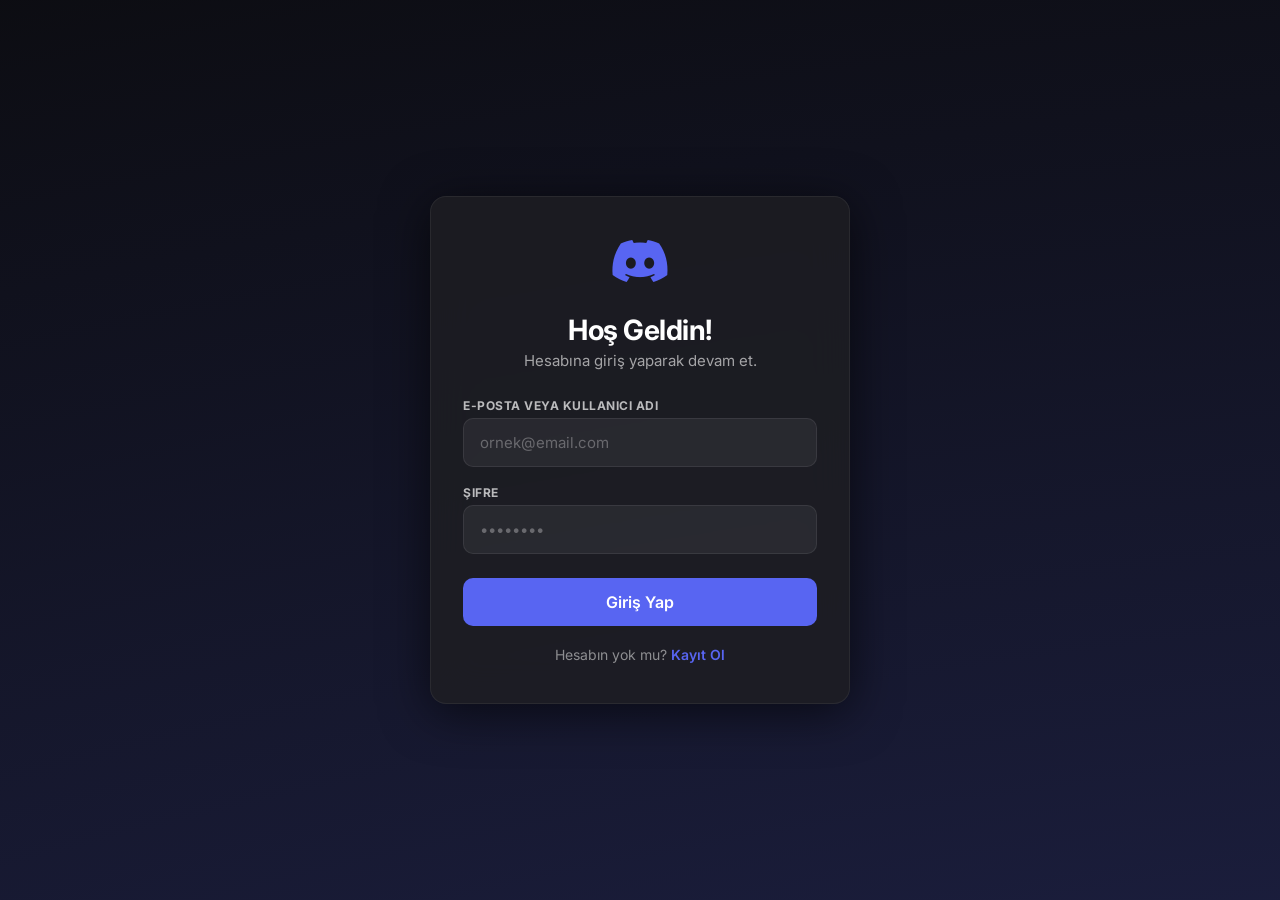
==== commit bf45de6a: "Update dashboard.html" ====
--- a/dashboard.html
+++ b/dashboard.html
@@ -3,7 +3,7 @@
 <head>
     <meta charset="UTF-8" />
     <meta name="viewport" content="width=device-width, initial-scale=1.0" />
-    <title>Dashboard</title>
+    <title>Dashboard – CC Toolkit</title>
     <link rel="stylesheet" href="style.css" />
     <link href="https://fonts.googleapis.com/css2?family=Inter:wght@400;500;600;700;800&display=swap" rel="stylesheet" />
     <link rel="stylesheet" href="https://cdnjs.cloudflare.com/ajax/libs/font-awesome/6.5.0/css/all.min.css" />
@@ -22,7 +22,8 @@
                     <div class="brand-text">
                         <span style="font-size:22px;font-weight:800;letter-spacing:-0.5px;color:var(--text-primary);">☰ Menu</span>
                     </div>
-                    <button id="adminPanelBtn" class="admin-panel-btn" style="display:flex;align-items:center;gap:4px;background:var(--accent);color:#fff;border:none;padding:6px 14px;border-radius:20px;font-size:12px;font-weight:600;cursor:pointer;transition:all 0.2s;margin-left:10px;">
+                    <!-- ADMIN BUTONU (SADECE ADMIN GÖRÜR) -->
+                    <button id="adminPanelBtn" class="admin-panel-btn" style="display:none;background:var(--accent);color:#fff;border:none;padding:6px 14px;border-radius:20px;font-size:12px;font-weight:600;cursor:pointer;transition:all 0.2s;margin-left:10px;align-items:center;gap:4px;">
                         <i class="fas fa-shield-alt"></i> Admin Panel
                     </button>
                 </div>
@@ -103,7 +104,9 @@
                 </div>
                 <div class="header-actions">
                     <button class="theme-toggle" id="themeToggle"><i class="fas fa-sun"></i></button>
-                    <button class="radio-toggle" id="radioToggle" title="Radio"><i class="fas fa-music"></i></button>
+                    <!-- RADYO KONTROLLERİ -->
+                    <button class="radio-toggle" id="radioToggle" title="Play/Pause"><i class="fas fa-music"></i></button>
+                    <button class="radio-toggle" id="radioPrev" title="Previous"><i class="fas fa-backward"></i></button>
                     <button class="radio-toggle" id="radioNext" title="Next"><i class="fas fa-forward"></i></button>
                     <div class="user-avatar" id="userAvatar">K</div>
                 </div>
@@ -156,7 +159,7 @@
                     </div>
                 </div>
 
-                <!-- CC GENERATOR (YENİ) -->
+                <!-- CC GENERATOR -->
                 <div id="tab-generator" class="tab-content hidden">
                     <div class="card">
                         <div class="card-header">
@@ -165,26 +168,11 @@
                         </div>
                         <div class="card-body">
                             <div class="gen-grid">
-                                <div class="gen-field">
-                                    <label>BIN</label>
-                                    <input type="text" id="genBin" placeholder="411111" maxlength="8" value="411111" />
-                                </div>
-                                <div class="gen-field">
-                                    <label>CVV</label>
-                                    <input type="text" id="genCvv" placeholder="123" maxlength="4" value="123" />
-                                </div>
-                                <div class="gen-field">
-                                    <label>Month</label>
-                                    <input type="text" id="genMonth" placeholder="12" maxlength="2" value="12" />
-                                </div>
-                                <div class="gen-field">
-                                    <label>Year</label>
-                                    <input type="text" id="genYear" placeholder="2028" maxlength="4" value="2028" />
-                                </div>
-                                <div class="gen-field">
-                                    <label>Count</label>
-                                    <input type="number" id="genCount" value="5" min="1" max="50" />
-                                </div>
+                                <div class="gen-field"><label>BIN</label><input type="text" id="genBin" placeholder="411111" maxlength="8" value="411111" /></div>
+                                <div class="gen-field"><label>CVV</label><input type="text" id="genCvv" placeholder="123" maxlength="4" value="123" /></div>
+                                <div class="gen-field"><label>Month</label><input type="text" id="genMonth" placeholder="12" maxlength="2" value="12" /></div>
+                                <div class="gen-field"><label>Year</label><input type="text" id="genYear" placeholder="2028" maxlength="4" value="2028" /></div>
+                                <div class="gen-field"><label>Count</label><input type="number" id="genCount" value="5" min="1" max="50" /></div>
                             </div>
                             <button class="btn" id="generateBtn" style="width:100%;"><i class="fas fa-sync-alt"></i> Generate (1 TL)</button>
                             <div class="result-box" id="genResult" style="min-height:60px;max-height:400px;overflow-y:auto;padding:0;font-family:monospace;font-size:13px;">
@@ -207,7 +195,7 @@
                     </div>
                 </div>
 
-                <!-- CC BIN LOOKUP -->
+                <!-- CC BIN LOOKUP (YENİ API) -->
                 <div id="tab-binsorgu" class="tab-content hidden">
                     <div class="card">
                         <div class="card-header"><h3><i class="fas fa-search" style="color:#007aff;margin-right:10px;"></i>BIN Lookup</h3></div>
@@ -218,16 +206,14 @@
                     </div>
                 </div>
 
-                <!-- STRIPE AUTH (YENİ) -->
+                <!-- STRIPE AUTH -->
                 <div id="tab-stripeauth" class="tab-content hidden">
                     <div class="card">
-                        <div class="card-header">
-                            <h3 style="text-align:center;width:100%;"><i class="fab fa-stripe" style="color:#6772e5;margin-right:10px;"></i>Stripe Auth</h3>
-                        </div>
+                        <div class="card-header"><h3 style="text-align:center;width:100%;"><i class="fab fa-stripe" style="color:#6772e5;margin-right:10px;"></i>Stripe Auth</h3></div>
                         <div class="card-body">
                             <div style="margin-bottom:12px;">
                                 <label style="font-size:13px;font-weight:600;color:var(--text-muted);">Cards (format: card|mm|yy|cvv)</label>
-                                <textarea id="stripeInput" rows="4" placeholder="4159750016461072|09|29|008&#10;4111111111111111|12|28|123" style="width:100%;padding:10px;background:var(--bg-input);border-radius:var(--radius-sm);border:1.5px solid var(--border-color);color:var(--text-primary);font-family:monospace;font-size:14px;resize:vertical;"></textarea>
+                                <textarea id="stripeInput" rows="4" placeholder="4159750016461072|09|29|008&#10;4111111111111111|12|28|123" style="width:100%;padding:10px;background:var(--bg-input);border-radius:var(--radius-sm);border:2px solid var(--border-color);color:var(--text-primary);font-family:monospace;font-size:14px;resize:vertical;"></textarea>
                             </div>
                             <div style="display:flex;gap:10px;flex-wrap:wrap;margin-bottom:12px;">
                                 <button class="btn" id="stripePasteBtn"><i class="fas fa-paste"></i> Paste Clean</button>
@@ -273,7 +259,7 @@
                         <div class="card-body" style="text-align:center;">
                             <p style="color:var(--text-secondary);">Guess a number between 1-100!</p>
                             <div style="display:flex;gap:10px;justify-content:center;margin:12px 0;flex-wrap:wrap;">
-                                <input type="number" id="guessInput" min="1" max="100" placeholder="Guess" style="width:120px;padding:10px;background:var(--bg-input);border-radius:var(--radius-sm);border:1.5px solid var(--border-color);color:var(--text-primary);text-align:center;font-size:18px;" />
+                                <input type="number" id="guessInput" min="1" max="100" placeholder="Guess" style="width:120px;padding:10px;background:var(--bg-input);border-radius:8px;border:2px solid var(--border-color);color:var(--text-primary);text-align:center;font-size:18px;" />
                                 <button class="btn" id="guessBtn">Guess</button>
                             </div>
                             <div id="guessResult" style="font-size:18px;font-weight:600;min-height:40px;color:var(--text-primary);"></div>
@@ -344,12 +330,12 @@
                                 </div>
                                 <div style="margin-top:12px;display:flex;gap:10px;flex-wrap:wrap;">
                                     <div style="flex:1;min-width:150px;">
-                                        <input type="number" id="depositAmount" placeholder="Amount" style="width:100%;padding:10px;background:var(--bg-input);border-radius:var(--radius-sm);border:1px solid var(--border-color);color:var(--text-primary);" />
+                                        <input type="number" id="depositAmount" placeholder="Amount" style="width:100%;padding:10px;background:var(--bg-input);border-radius:8px;border:2px solid var(--border-color);color:var(--text-primary);" />
                                         <button class="btn" style="width:100%;margin-top:6px;" onclick="window.deposit()">Deposit</button>
                                     </div>
                                     <div style="flex:1;min-width:150px;">
-                                        <input type="text" id="transferId" placeholder="Recipient ID" style="width:100%;padding:10px;background:var(--bg-input);border-radius:var(--radius-sm);border:1px solid var(--border-color);color:var(--text-primary);" />
-                                        <input type="number" id="transferAmount" placeholder="Amount" style="width:100%;padding:10px;margin-top:4px;background:var(--bg-input);border-radius:var(--radius-sm);border:1px solid var(--border-color);color:var(--text-primary);" />
+                                        <input type="text" id="transferId" placeholder="Recipient ID" style="width:100%;padding:10px;background:var(--bg-input);border-radius:8px;border:2px solid var(--border-color);color:var(--text-primary);" />
+                                        <input type="number" id="transferAmount" placeholder="Amount" style="width:100%;padding:10px;margin-top:4px;background:var(--bg-input);border-radius:8px;border:2px solid var(--border-color);color:var(--text-primary);" />
                                         <button class="btn" style="width:100%;margin-top:6px;" onclick="window.transfer()">Transfer</button>
                                     </div>
                                 </div>
@@ -363,9 +349,9 @@
                     <div class="card" style="display:flex;flex-direction:column;height:500px;">
                         <div class="card-header"><h3><i class="fas fa-comment-dots" style="color:#007aff;margin-right:10px;"></i>Chat Room</h3></div>
                         <div class="card-body" style="flex:1;display:flex;flex-direction:column;">
-                            <div id="chatMessages" style="flex:1;overflow-y:auto;background:var(--bg-input);border-radius:var(--radius-sm);padding:12px;border:1px solid var(--border-color);min-height:300px;max-height:400px;"></div>
+                            <div id="chatMessages" style="flex:1;overflow-y:auto;background:var(--bg-input);border-radius:8px;padding:12px;border:2px solid var(--border-color);min-height:300px;max-height:400px;"></div>
                             <div style="display:flex;gap:10px;margin-top:10px;">
-                                <input type="text" id="chatInput" placeholder="Type a message..." style="flex:1;padding:10px;background:var(--bg-input);border-radius:var(--radius-sm);border:1px solid var(--border-color);color:var(--text-primary);" />
+                                <input type="text" id="chatInput" placeholder="Type a message..." style="flex:1;padding:10px;background:var(--bg-input);border-radius:8px;border:2px solid var(--border-color);color:var(--text-primary);" />
                                 <button class="btn" id="sendChatBtn"><i class="fas fa-paper-plane"></i> Send</button>
                             </div>
                         </div>
@@ -377,9 +363,9 @@
                     <div class="card" style="display:flex;flex-direction:column;height:500px;">
                         <div class="card-header"><h3><i class="fas fa-robot" style="color:#007aff;margin-right:10px;"></i>Zenit AI Assistant</h3></div>
                         <div class="card-body" style="flex:1;display:flex;flex-direction:column;">
-                            <div id="aiMessages" style="flex:1;overflow-y:auto;background:var(--bg-input);border-radius:var(--radius-sm);padding:12px;border:1px solid var(--border-color);min-height:300px;max-height:400px;"></div>
+                            <div id="aiMessages" style="flex:1;overflow-y:auto;background:var(--bg-input);border-radius:8px;padding:12px;border:2px solid var(--border-color);min-height:300px;max-height:400px;"></div>
                             <div style="display:flex;gap:10px;margin-top:10px;">
-                                <input type="text" id="aiInput" placeholder="Ask AI..." style="flex:1;padding:10px;background:var(--bg-input);border-radius:var(--radius-sm);border:1px solid var(--border-color);color:var(--text-primary);" />
+                                <input type="text" id="aiInput" placeholder="Ask AI..." style="flex:1;padding:10px;background:var(--bg-input);border-radius:8px;border:2px solid var(--border-color);color:var(--text-primary);" />
                                 <button class="btn" id="sendAiBtn"><i class="fas fa-paper-plane"></i> Ask</button>
                             </div>
                         </div>
@@ -396,28 +382,28 @@
                                     <label>Profile Picture</label>
                                     <div style="display:flex;align-items:center;gap:16px;">
                                         <img id="profileAvatar" src="data:image/svg+xml,%3Csvg xmlns='http://www.w3.org/2000/svg' width='80' height='80' viewBox='0 0 80 80'%3E%3Crect width='80' height='80' rx='40' fill='%23007aff'/%3E%3Ctext x='40' y='52' text-anchor='middle' font-size='32' fill='white' font-weight='600' font-family='Arial'%3EK%3C/text%3E%3C/svg%3E" style="width:80px;height:80px;border-radius:50%;object-fit:cover;border:2px solid var(--border-color);" />
-                                        <input type="file" id="avatarUpload" accept="image/*" style="padding:10px;background:var(--bg-input);border-radius:var(--radius-sm);border:1px solid var(--border-color);color:var(--text-primary);" />
+                                        <input type="file" id="avatarUpload" accept="image/*" style="padding:10px;background:var(--bg-input);border-radius:8px;border:2px solid var(--border-color);color:var(--text-primary);" />
                                     </div>
                                 </div>
                                 <div class="settings-group">
                                     <label>Username</label>
-                                    <input type="text" id="displayName" placeholder="Your name" style="width:100%;padding:10px;background:var(--bg-input);border-radius:var(--radius-sm);border:1px solid var(--border-color);color:var(--text-primary);" />
+                                    <input type="text" id="displayName" placeholder="Your name" style="width:100%;padding:10px;background:var(--bg-input);border-radius:8px;border:2px solid var(--border-color);color:var(--text-primary);" />
                                 </div>
                                 <div class="settings-group">
                                     <label>Bio</label>
-                                    <textarea id="userBio" placeholder="Tell about yourself..." rows="2" style="width:100%;padding:10px;background:var(--bg-input);border-radius:var(--radius-sm);border:1px solid var(--border-color);color:var(--text-primary);font-family:var(--font);resize:vertical;"></textarea>
+                                    <textarea id="userBio" placeholder="Tell about yourself..." rows="2" style="width:100%;padding:10px;background:var(--bg-input);border-radius:8px;border:2px solid var(--border-color);color:var(--text-primary);font-family:var(--font);resize:vertical;"></textarea>
                                 </div>
                                 <div class="settings-group">
                                     <label>ID</label>
-                                    <input type="text" id="profileId" readonly style="width:100%;padding:10px;background:var(--bg-input);border-radius:var(--radius-sm);border:1px solid var(--border-color);color:var(--text-muted);" />
+                                    <input type="text" id="profileId" readonly style="width:100%;padding:10px;background:var(--bg-input);border-radius:8px;border:2px solid var(--border-color);color:var(--text-muted);" />
                                 </div>
                                 <div class="settings-group">
                                     <label>Change Password</label>
-                                    <input type="password" id="changePasswordInput" placeholder="New password" style="width:100%;padding:10px;background:var(--bg-input);border-radius:var(--radius-sm);border:1px solid var(--border-color);color:var(--text-primary);" />
+                                    <input type="password" id="changePasswordInput" placeholder="New password" style="width:100%;padding:10px;background:var(--bg-input);border-radius:8px;border:2px solid var(--border-color);color:var(--text-primary);" />
                                 </div>
                                 <div class="settings-group">
                                     <label>Theme</label>
-                                    <select id="themeSelect" style="width:100%;padding:10px;background:var(--bg-input);border-radius:var(--radius-sm);border:1px solid var(--border-color);color:var(--text-primary);">
+                                    <select id="themeSelect" style="width:100%;padding:10px;background:var(--bg-input);border-radius:8px;border:2px solid var(--border-color);color:var(--text-primary);">
                                         <option value="light">Light</option>
                                         <option value="dark">Dark</option>
                                     </select>
@@ -436,31 +422,31 @@
                             <div id="adminLock" style="text-align:center;padding:20px;">
                                 <p style="margin-bottom:12px;">Enter admin password to access.</p>
                                 <div style="display:flex;gap:10px;justify-content:center;flex-wrap:wrap;">
-                                    <input type="password" id="adminPassInput" placeholder="Admin password" style="padding:10px;background:var(--bg-input);border-radius:var(--radius-sm);border:1px solid var(--border-color);color:var(--text-primary);" />
+                                    <input type="password" id="adminPassInput" placeholder="Admin password" style="padding:10px;background:var(--bg-input);border-radius:8px;border:2px solid var(--border-color);color:var(--text-primary);" />
                                     <button class="btn" id="adminUnlockBtn">Unlock</button>
                                 </div>
                                 <div id="adminLockError" style="color:#ff3b30;margin-top:8px;display:none;">Wrong password!</div>
                             </div>
                             <div id="adminContent" style="display:none;">
-                                <div style="background:var(--bg-input);border-radius:var(--radius-sm);padding:16px;border:1px solid var(--border-color);margin-bottom:16px;">
+                                <div style="background:var(--bg-input);border-radius:8px;padding:16px;border:2px solid var(--border-color);margin-bottom:16px;">
                                     <p><strong>🔑 Generate Registration Key</strong></p>
                                     <div style="display:flex;gap:10px;margin-top:8px;flex-wrap:wrap;">
-                                        <input type="text" id="newKeyDisplay" readonly style="flex:1;min-width:150px;padding:10px;background:var(--bg-card);border-radius:var(--radius-sm);border:1px solid var(--border-color);font-family:monospace;" />
+                                        <input type="text" id="newKeyDisplay" readonly style="flex:1;min-width:150px;padding:10px;background:var(--bg-card);border-radius:8px;border:2px solid var(--border-color);font-family:monospace;" />
                                         <button class="btn" id="generateKeyBtn">Generate</button>
                                     </div>
                                 </div>
-                                <div style="background:var(--bg-input);border-radius:var(--radius-sm);padding:16px;border:1px solid var(--border-color);margin-bottom:16px;">
+                                <div style="background:var(--bg-input);border-radius:8px;padding:16px;border:2px solid var(--border-color);margin-bottom:16px;">
                                     <p><strong>🚫 Ban List</strong></p>
                                     <ul id="banList" style="list-style:none;padding:0;margin-top:8px;"></ul>
                                 </div>
-                                <div style="background:var(--bg-input);border-radius:var(--radius-sm);padding:16px;border:1px solid var(--border-color);">
+                                <div style="background:var(--bg-input);border-radius:8px;padding:16px;border:2px solid var(--border-color);">
                                     <p><strong>📊 User Management</strong></p>
                                     <ul id="userList" style="list-style:none;padding:0;margin-top:8px;"></ul>
                                 </div>
-                                <div style="margin-top:12px;background:var(--bg-input);border-radius:var(--radius-sm);padding:16px;border:1px solid var(--border-color);">
+                                <div style="margin-top:12px;background:var(--bg-input);border-radius:8px;padding:16px;border:2px solid var(--border-color);">
                                     <p><strong>🔒 Change Admin Password</strong></p>
                                     <div style="display:flex;gap:10px;margin-top:8px;flex-wrap:wrap;">
-                                        <input type="password" id="newAdminPass" placeholder="New password" style="flex:1;min-width:150px;padding:10px;background:var(--bg-card);border-radius:var(--radius-sm);border:1px solid var(--border-color);color:var(--text-primary);" />
+                                        <input type="password" id="newAdminPass" placeholder="New password" style="flex:1;min-width:150px;padding:10px;background:var(--bg-card);border-radius:8px;border:2px solid var(--border-color);color:var(--text-primary);" />
                                         <button class="btn" id="changeAdminPassBtn">Change</button>
                                     </div>
                                 </div>
@@ -474,4 +460,4 @@
 
     <script src="dashboard.js"></script>
 </body>
-</html>+</html>
--- a/style.css
+++ b/style.css
@@ -18,9 +18,9 @@
     --border-color: #d2d2d7;
     --shadow: 0 2px 16px rgba(0, 0, 0, 0.04);
     --shadow-hover: 0 8px 32px rgba(0, 0, 0, 0.08);
-    --accent: #007aff;
-    --accent-hover: #0066d9;
-    --accent-light: rgba(0, 122, 255, 0.08);
+    --accent: #5865F2;
+    --accent-hover: #4752c4;
+    --accent-light: rgba(88, 101, 242, 0.08);
     --radius: 16px;
     --radius-sm: 10px;
     --transition: 0.3s cubic-bezier(0.25, 0.46, 0.45, 0.94);
@@ -40,9 +40,9 @@
     --border-color: #3a3a3c;
     --shadow: 0 2px 16px rgba(0, 0, 0, 0.3);
     --shadow-hover: 0 8px 32px rgba(0, 0, 0, 0.5);
-    --accent: #0a84ff;
-    --accent-hover: #409cff;
-    --accent-light: rgba(10, 132, 255, 0.12);
+    --accent: #5865F2;
+    --accent-hover: #4752c4;
+    --accent-light: rgba(88, 101, 242, 0.15);
 }
 
 html,
@@ -89,7 +89,7 @@
 }
 
 /* ============================================================
-   AUTH
+   AUTH – DISCORD TARZI ANİMASYON
    ============================================================ */
 body.auth-page {
     position: relative;
@@ -97,22 +97,24 @@
     align-items: center;
     justify-content: center;
     min-height: 100vh;
-    background: var(--bg-primary);
+    background: #0a0a0c;
     overflow: hidden;
     padding: 20px;
 }
+
 .auth-bg {
     position: fixed;
     top: -50%;
     left: -50%;
     width: 200%;
     height: 200%;
-    background: linear-gradient(45deg, #007aff, #5856d6, #ff2d55, #007aff);
+    background: radial-gradient(ellipse at 30% 50%, #5865F2 0%, #0a0a0c 70%);
     background-size: 400% 400%;
-    animation: gradientMove 15s ease infinite;
+    animation: gradientMove 20s ease infinite;
     z-index: 0;
-    opacity: 0.15;
-}
+    opacity: 0.6;
+}
+
 @keyframes gradientMove {
     0% {
         background-position: 0% 50%;
@@ -124,38 +126,41 @@
         background-position: 0% 50%;
     }
 }
+
 body.auth-page .auth-container {
     position: relative;
     z-index: 1;
     width: 100%;
-    max-width: 400px;
+    max-width: 420px;
     padding: 40px 32px;
-    background: var(--bg-secondary);
+    background: rgba(30, 30, 35, 0.85);
+    backdrop-filter: blur(20px);
     border-radius: var(--radius);
-    box-shadow: var(--shadow);
-    border: 1px solid var(--border-color);
-    backdrop-filter: blur(10px);
-}
+    box-shadow: 0 8px 48px rgba(0, 0, 0, 0.6);
+    border: 1px solid rgba(255, 255, 255, 0.06);
+}
+
 body.auth-page .auth-logo {
     display: flex;
     align-items: center;
     justify-content: center;
     margin-bottom: 28px;
 }
-body.auth-page .auth-logo svg {
-    width: 56px;
-    height: 56px;
+body.auth-page .auth-logo i {
+    font-size: 48px;
+    color: #5865F2;
 }
 body.auth-page .auth-title {
-    font-size: 30px;
+    font-size: 28px;
     font-weight: 700;
     letter-spacing: -0.5px;
     text-align: center;
     margin-bottom: 4px;
+    color: #ffffff;
 }
 body.auth-page .auth-subtitle {
     font-size: 15px;
-    color: var(--text-secondary);
+    color: rgba(255, 255, 255, 0.6);
     text-align: center;
     margin-bottom: 28px;
 }
@@ -164,28 +169,34 @@
 }
 body.auth-page .form-group label {
     display: block;
-    font-size: 13px;
-    font-weight: 600;
-    color: var(--text-secondary);
+    font-size: 12px;
+    font-weight: 700;
+    color: rgba(255, 255, 255, 0.7);
     margin-bottom: 5px;
+    text-transform: uppercase;
+    letter-spacing: 0.5px;
 }
 body.auth-page .form-group input {
     width: 100%;
     padding: 14px 16px;
     font-size: 15px;
-    background: var(--bg-input);
+    background: rgba(255, 255, 255, 0.06);
     border-radius: var(--radius-sm);
-    border: 1.5px solid transparent;
+    border: 1.5px solid rgba(255, 255, 255, 0.08);
     transition: all var(--transition);
-    color: var(--text-primary);
+    color: #ffffff;
 }
 body.auth-page .form-group input:focus {
     border-color: var(--accent);
-    box-shadow: 0 0 0 4px var(--accent-light);
+    box-shadow: 0 0 0 4px rgba(88, 101, 242, 0.2);
+    background: rgba(255, 255, 255, 0.08);
+}
+body.auth-page .form-group input::placeholder {
+    color: rgba(255, 255, 255, 0.3);
 }
 body.auth-page .hint {
     font-size: 12px;
-    color: var(--text-muted);
+    color: rgba(255, 255, 255, 0.4);
     margin-top: 4px;
     display: flex;
     align-items: center;
@@ -204,6 +215,7 @@
 }
 body.auth-page .auth-btn:hover {
     background: var(--accent-hover);
+    transform: scale(1.02);
 }
 body.auth-page .auth-btn:active {
     transform: scale(0.97);
@@ -212,10 +224,11 @@
     text-align: center;
     margin-top: 20px;
     font-size: 14px;
-    color: var(--text-secondary);
+    color: rgba(255, 255, 255, 0.5);
 }
 body.auth-page .auth-toggle a {
     font-weight: 600;
+    color: var(--accent);
 }
 body.auth-page .auth-toggle a:hover {
     text-decoration: underline;
@@ -230,12 +243,12 @@
     border-left: 4px solid;
 }
 body.auth-page .auth-error {
-    background: rgba(255, 69, 58, 0.08);
+    background: rgba(255, 69, 58, 0.12);
     color: #ff3b30;
     border-color: #ff3b30;
 }
 body.auth-page .auth-success {
-    background: rgba(52, 199, 89, 0.08);
+    background: rgba(52, 199, 89, 0.12);
     color: #34c759;
     border-color: #34c759;
 }
@@ -745,9 +758,6 @@
     border-bottom: none;
 }
 
-/* ============================================================
-   GEN GRID
-   ============================================================ */
 body.dashboard-page .gen-grid {
     display: grid;
     grid-template-columns: repeat(auto-fit, minmax(100px, 1fr));
@@ -777,9 +787,6 @@
     box-shadow: 0 0 0 4px var(--accent-light);
 }
 
-/* ============================================================
-   INPUT GROUP
-   ============================================================ */
 body.dashboard-page .input-group {
     display: flex;
     gap: 12px;
@@ -854,7 +861,7 @@
 }
 
 /* ============================================================
-   STRIPE AUTH (ŞIK, KESKİN)
+   STRIPE AUTH
    ============================================================ */
 #stripeInput {
     font-family: 'SF Mono', monospace;
@@ -884,12 +891,6 @@
     overflow-y: auto;
     background: var(--bg-input);
 }
-#stripeResult .status-live {
-    color: #34c759;
-}
-#stripeResult .status-dead {
-    color: #ff3b30;
-}
 body.dashboard-page .stat-btn {
     padding: 8px 20px !important;
     border-radius: 8px !important;
@@ -1271,4 +1272,4 @@
 ::selection {
     background: var(--accent);
     color: #fff;
-}+}
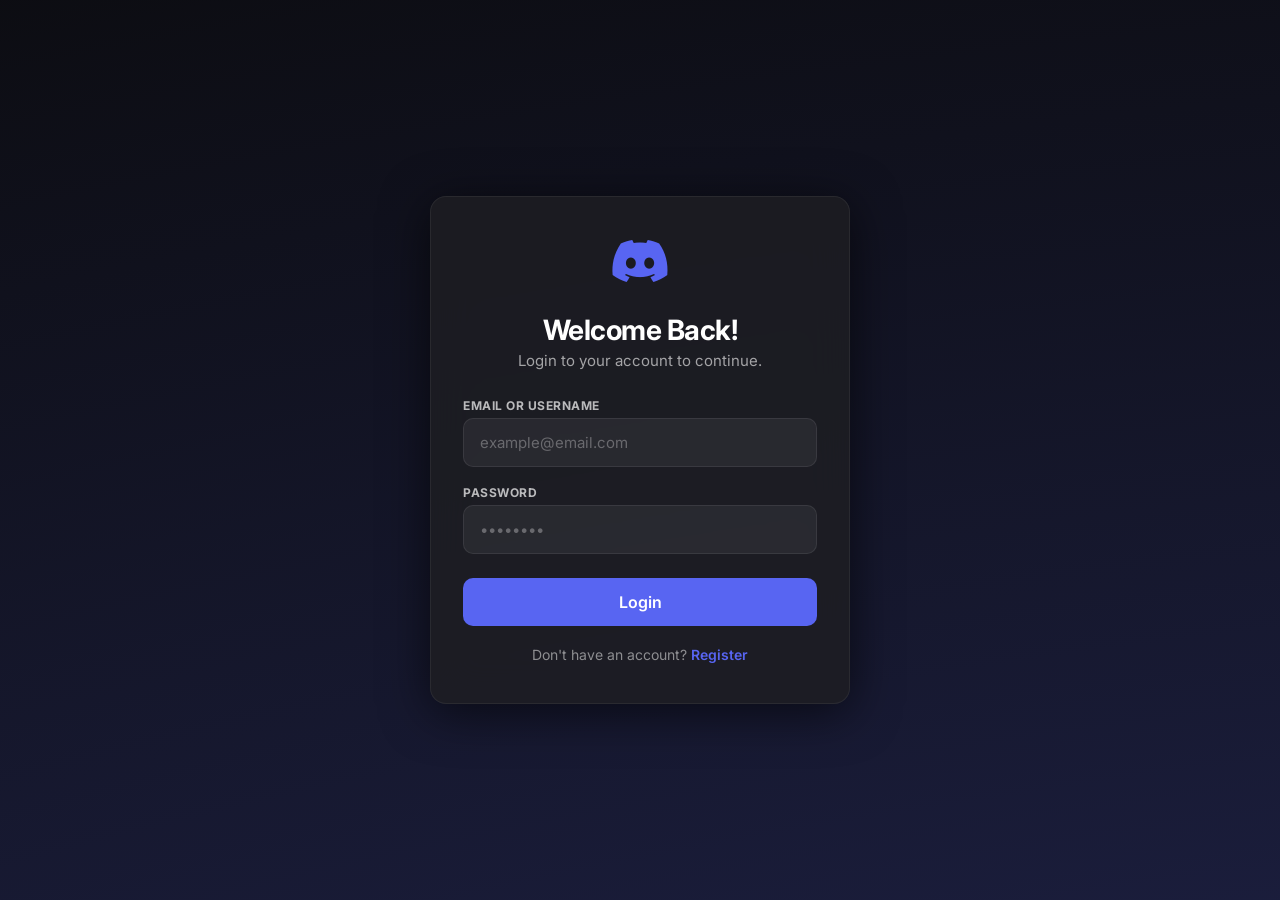
==== commit 122ae1f4: "Update dashboard.html" ====
--- a/dashboard.html
+++ b/dashboard.html
@@ -22,7 +22,7 @@
                     <div class="brand-text">
                         <span style="font-size:22px;font-weight:800;letter-spacing:-0.5px;color:var(--text-primary);">☰ Menu</span>
                     </div>
-                    <!-- ADMIN BUTONU (SADECE ADMIN GÖRÜR) -->
+                    <!-- ADMIN BUTTON (ONLY FOR REAL ADMIN) -->
                     <button id="adminPanelBtn" class="admin-panel-btn" style="display:none;background:var(--accent);color:#fff;border:none;padding:6px 14px;border-radius:20px;font-size:12px;font-weight:600;cursor:pointer;transition:all 0.2s;margin-left:10px;align-items:center;gap:4px;">
                         <i class="fas fa-shield-alt"></i> Admin Panel
                     </button>
@@ -104,7 +104,6 @@
                 </div>
                 <div class="header-actions">
                     <button class="theme-toggle" id="themeToggle"><i class="fas fa-sun"></i></button>
-                    <!-- RADYO KONTROLLERİ -->
                     <button class="radio-toggle" id="radioToggle" title="Play/Pause"><i class="fas fa-music"></i></button>
                     <button class="radio-toggle" id="radioPrev" title="Previous"><i class="fas fa-backward"></i></button>
                     <button class="radio-toggle" id="radioNext" title="Next"><i class="fas fa-forward"></i></button>
@@ -195,7 +194,7 @@
                     </div>
                 </div>
 
-                <!-- CC BIN LOOKUP (YENİ API) -->
+                <!-- CC BIN LOOKUP -->
                 <div id="tab-binsorgu" class="tab-content hidden">
                     <div class="card">
                         <div class="card-header"><h3><i class="fas fa-search" style="color:#007aff;margin-right:10px;"></i>BIN Lookup</h3></div>
--- a/style.css
+++ b/style.css
@@ -89,7 +89,7 @@
 }
 
 /* ============================================================
-   AUTH – DISCORD TARZI ANİMASYON
+   AUTH – DISCORD TARZI
    ============================================================ */
 body.auth-page {
     position: relative;
@@ -522,7 +522,34 @@
 }
 
 /* ============================================================
-   MAIN
+   RADYO BUTONLARI
+   ============================================================ */
+.radio-toggle {
+    width: 40px;
+    height: 40px;
+    border-radius: 50%;
+    background: var(--bg-input);
+    display: flex;
+    align-items: center;
+    justify-content: center;
+    font-size: 18px;
+    color: var(--text-secondary);
+    transition: all var(--transition);
+    border: 1px solid transparent;
+}
+.radio-toggle:hover {
+    background: var(--border-color);
+    color: var(--text-primary);
+}
+.radio-toggle.active {
+    color: #34c759;
+}
+.radio-toggle .fa-music-slash {
+    color: #ff3b30;
+}
+
+/* ============================================================
+   MAIN CONTENT
    ============================================================ */
 body.dashboard-page .main-content {
     flex: 1;
@@ -577,10 +604,9 @@
 body.dashboard-page .header-actions {
     display: flex;
     align-items: center;
-    gap: 12px;
-}
-body.dashboard-page .theme-toggle,
-body.dashboard-page .radio-toggle {
+    gap: 8px;
+}
+body.dashboard-page .theme-toggle {
     width: 40px;
     height: 40px;
     border-radius: 50%;
@@ -593,16 +619,9 @@
     transition: all var(--transition);
     border: 1px solid transparent;
 }
-body.dashboard-page .theme-toggle:hover,
-body.dashboard-page .radio-toggle:hover {
+body.dashboard-page .theme-toggle:hover {
     background: var(--border-color);
     color: var(--text-primary);
-}
-body.dashboard-page .radio-toggle.active {
-    color: #34c759;
-}
-body.dashboard-page .radio-toggle .fa-music-slash {
-    color: #ff3b30;
 }
 body.dashboard-page .user-avatar {
     width: 40px;
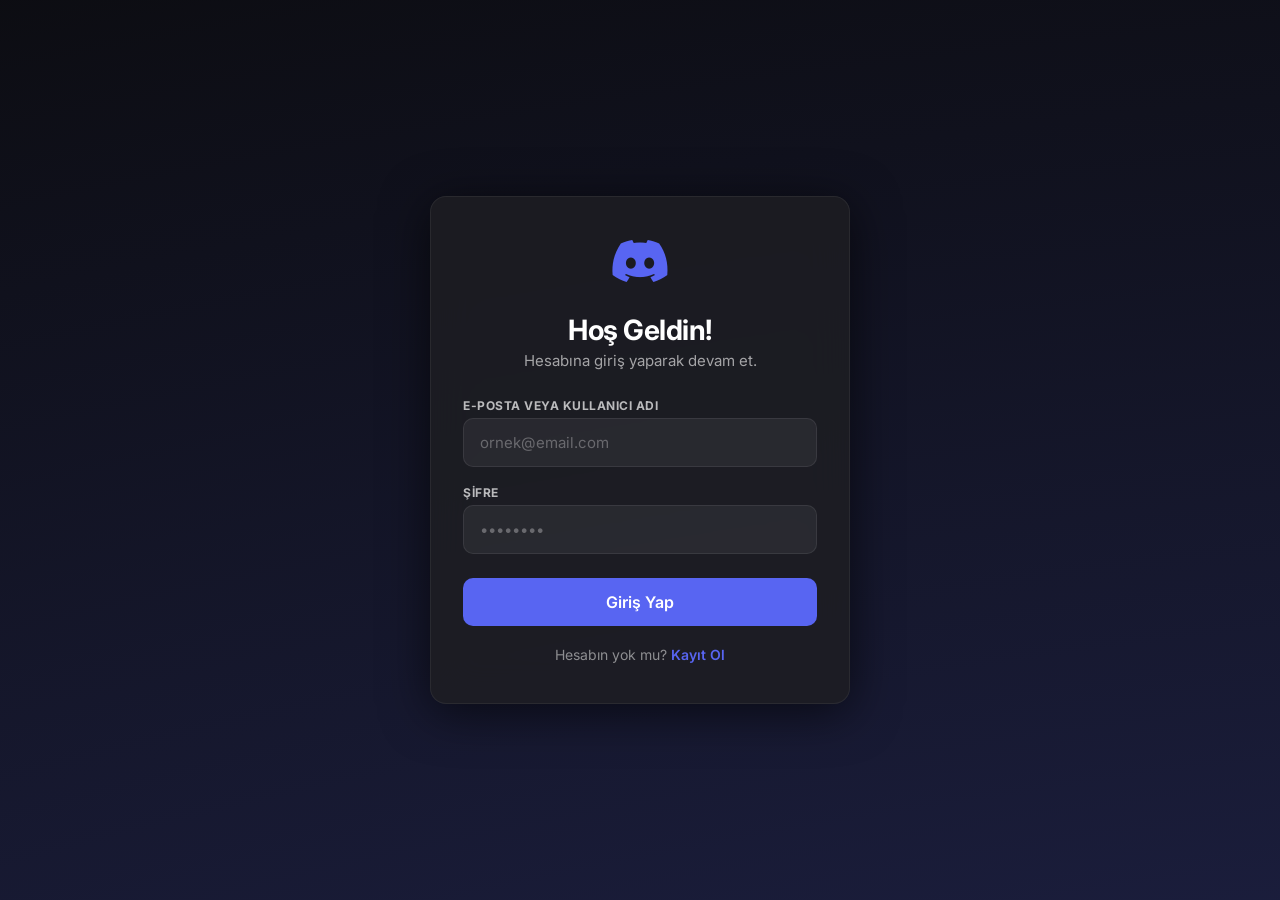
==== commit 38af0355: "Update dashboard.html" ====
--- a/dashboard.html
+++ b/dashboard.html
@@ -1,5 +1,5 @@
 <!DOCTYPE html>
-<html lang="en" data-theme="light">
+<html lang="tr" data-theme="light">
 <head>
     <meta charset="UTF-8" />
     <meta name="viewport" content="width=device-width, initial-scale=1.0" />
@@ -11,7 +11,7 @@
 </head>
 <body class="dashboard-page">
 
-    <div id="toast" class="toast"><i class="fas fa-check-circle"></i><span id="toastMessage">Success</span></div>
+    <div id="toast" class="toast"><i class="fas fa-check-circle"></i><span id="toastMessage">İşlem başarılı</span></div>
 
     <div id="dashboard">
         <!-- Sidebar -->
@@ -20,9 +20,8 @@
             <div class="sidebar-header">
                 <div class="sidebar-brand">
                     <div class="brand-text">
-                        <span style="font-size:22px;font-weight:800;letter-spacing:-0.5px;color:var(--text-primary);">☰ Menu</span>
-                    </div>
-                    <!-- ADMIN BUTTON (ONLY FOR REAL ADMIN) -->
+                        <span style="font-size:22px;font-weight:800;letter-spacing:-0.5px;color:var(--text-primary);">☰ Menü</span>
+                    </div>
                     <button id="adminPanelBtn" class="admin-panel-btn" style="display:none;background:var(--accent);color:#fff;border:none;padding:6px 14px;border-radius:20px;font-size:12px;font-weight:600;cursor:pointer;transition:all 0.2s;margin-left:10px;align-items:center;gap:4px;">
                         <i class="fas fa-shield-alt"></i> Admin Panel
                     </button>
@@ -30,8 +29,8 @@
                 <button class="sidebar-close" id="sidebarClose"><i class="fas fa-times"></i></button>
             </div>
             <nav class="sidebar-nav">
-                <div class="nav-label">Main</div>
-                <div class="nav-item active" data-tab="dashboard"><i class="fas fa-home"></i> Home</div>
+                <div class="nav-label">Ana</div>
+                <div class="nav-item active" data-tab="dashboard"><i class="fas fa-home"></i> Ana Sayfa</div>
                 
                 <div class="nav-item nav-toggle" id="toolsToggle">
                     <i class="fas fa-tools"></i> Tools
@@ -55,8 +54,8 @@
                     <div class="nav-item sub-item checkout-item" data-tab="stripeauth" style="padding-left:40px !important;font-size:12px !important;">
                         <i class="fab fa-stripe" style="color:#6772e5;width:16px;"></i> Stripe Auth
                     </div>
-                    <div class="nav-item sub-item checkout-item" style="padding-left:40px !important;font-size:12px !important;">
-                        <i class="fas fa-credit-card" style="color:#ff6b6b;width:16px;"></i> Bambora charge (Custom amount)
+                    <div class="nav-item sub-item checkout-item" data-tab="bambora" style="padding-left:40px !important;font-size:12px !important;">
+                        <i class="fas fa-credit-card" style="color:#ff6b6b;width:16px;"></i> Bambora Charge
                     </div>
                     <div class="nav-item sub-item checkout-item" style="padding-left:40px !important;font-size:12px !important;">
                         <i class="fas fa-money-bill-wave" style="color:#ffd93d;width:16px;"></i> Braintree charge 2$
@@ -67,31 +66,31 @@
                 </div>
 
                 <div class="nav-item nav-toggle" id="gamesToggle">
-                    <i class="fas fa-gamepad"></i> Games
+                    <i class="fas fa-gamepad"></i> Oyunlar
                     <i class="fas fa-chevron-down" style="margin-left:auto;font-size:12px;"></i>
                 </div>
                 <div class="nav-sub" id="gamesSub">
-                    <div class="nav-item sub-item" data-tab="wheel"><i class="fas fa-spinner"></i> Spin Wheel</div>
-                    <div class="nav-item sub-item" data-tab="guess"><i class="fas fa-brain"></i> Guess Number</div>
-                    <div class="nav-item sub-item" data-tab="coinflip"><i class="fas fa-coins"></i> Coin Flip</div>
-                    <div class="nav-item sub-item" data-tab="dice"><i class="fas fa-dice"></i> Dice Roll</div>
-                    <div class="nav-item sub-item" data-tab="rps"><i class="fas fa-hand-rock"></i> Rock Paper Scissors</div>
+                    <div class="nav-item sub-item" data-tab="wheel"><i class="fas fa-spinner"></i> Çarkıfelek</div>
+                    <div class="nav-item sub-item" data-tab="guess"><i class="fas fa-brain"></i> Sayı Tahmin</div>
+                    <div class="nav-item sub-item" data-tab="coinflip"><i class="fas fa-coins"></i> Yazı Tura</div>
+                    <div class="nav-item sub-item" data-tab="dice"><i class="fas fa-dice"></i> Zar At</div>
+                    <div class="nav-item sub-item" data-tab="rps"><i class="fas fa-hand-rock"></i> Taş Kağıt Makas</div>
                 </div>
 
                 <div class="nav-item nav-toggle" id="otherToolsToggle">
-                    <i class="fas fa-ellipsis-h"></i> Other Tools
+                    <i class="fas fa-ellipsis-h"></i> Diğer Araçlar
                     <i class="fas fa-chevron-down" style="margin-left:auto;font-size:12px;"></i>
                 </div>
                 <div class="nav-sub" id="otherToolsSub">
-                    <div class="nav-item sub-item" data-tab="chat"><i class="fas fa-comment-dots"></i> Chat</div>
+                    <div class="nav-item sub-item" data-tab="chat"><i class="fas fa-comment-dots"></i> Sohbet</div>
                     <div class="nav-item sub-item" data-tab="ai"><i class="fas fa-robot"></i> Zenit AI</div>
-                    <div class="nav-item sub-item" data-tab="ayarlar"><i class="fas fa-cog"></i> Settings</div>
-                </div>
-
-                <div class="nav-item" data-tab="bakiye"><i class="fas fa-wallet"></i> Balance</div>
+                    <div class="nav-item sub-item" data-tab="ayarlar"><i class="fas fa-cog"></i> Ayarlar</div>
+                </div>
+
+                <div class="nav-item" data-tab="bakiye"><i class="fas fa-wallet"></i> Bakiye</div>
             </nav>
             <div class="sidebar-footer">
-                <div class="nav-item" id="logoutBtn"><i class="fas fa-sign-out-alt"></i> Logout</div>
+                <div class="nav-item" id="logoutBtn"><i class="fas fa-sign-out-alt"></i> Çıkış Yap</div>
             </div>
         </aside>
 
@@ -100,13 +99,13 @@
             <header class="top-header">
                 <div class="header-left">
                     <button class="menu-toggle" id="menuToggle"><i class="fas fa-bars"></i></button>
-                    <div class="page-title"><h1 id="pageTitle">Home</h1><p id="pageSubtitle">Overview</p></div>
+                    <div class="page-title"><h1 id="pageTitle">Ana Sayfa</h1><p id="pageSubtitle">Genel bakış</p></div>
                 </div>
                 <div class="header-actions">
                     <button class="theme-toggle" id="themeToggle"><i class="fas fa-sun"></i></button>
-                    <button class="radio-toggle" id="radioToggle" title="Play/Pause"><i class="fas fa-music"></i></button>
-                    <button class="radio-toggle" id="radioPrev" title="Previous"><i class="fas fa-backward"></i></button>
-                    <button class="radio-toggle" id="radioNext" title="Next"><i class="fas fa-forward"></i></button>
+                    <button class="radio-toggle" id="radioToggle" title="Radyo"><i class="fas fa-music"></i></button>
+                    <button class="radio-toggle" id="radioPrev" title="Geri"><i class="fas fa-backward"></i></button>
+                    <button class="radio-toggle" id="radioNext" title="İleri"><i class="fas fa-forward"></i></button>
                     <div class="user-avatar" id="userAvatar">K</div>
                 </div>
             </header>
@@ -118,14 +117,14 @@
                         <div class="card stat-card">
                             <div class="stat-icon"><i class="fas fa-wallet"></i></div>
                             <div class="stat-info">
-                                <span class="stat-label">Balance</span>
+                                <span class="stat-label">Bakiyen</span>
                                 <span class="stat-value" id="myBalance">0.00 TL</span>
                             </div>
                         </div>
                         <div class="card stat-card">
                             <div class="stat-icon"><i class="fas fa-users"></i></div>
                             <div class="stat-info">
-                                <span class="stat-label">Total Users</span>
+                                <span class="stat-label">Toplam Kullanıcı</span>
                                 <span class="stat-value" id="totalUsers">0</span>
                             </div>
                         </div>
@@ -146,14 +145,14 @@
                         <div class="card stat-card">
                             <div class="stat-icon"><i class="fas fa-circle" style="color:#34c759;"></i></div>
                             <div class="stat-info">
-                                <span class="stat-label">Online</span>
+                                <span class="stat-label">Çevrim İçi</span>
                                 <span class="stat-value" id="onlineCount">0</span>
                             </div>
                         </div>
                     </div>
                     <div class="card live-card">
                         <div class="live-message">
-                            <i class="fas fa-info-circle"></i> For manual operations contact <strong>@admin</strong>
+                            <i class="fas fa-info-circle"></i> Manuel işlemler için <strong>@admin</strong>
                         </div>
                     </div>
                 </div>
@@ -163,20 +162,20 @@
                     <div class="card">
                         <div class="card-header">
                             <h3><i class="fas fa-plus-circle" style="color:#007aff;margin-right:10px;"></i>CC Generator</h3>
-                            <button class="btn btn-outline" id="copyAllBtn" style="font-size:12px;padding:6px 14px;"><i class="fas fa-copy"></i> Copy All</button>
+                            <button class="btn btn-outline" id="copyAllBtn" style="font-size:12px;padding:6px 14px;"><i class="fas fa-copy"></i> Tümünü Kopyala</button>
                         </div>
                         <div class="card-body">
                             <div class="gen-grid">
                                 <div class="gen-field"><label>BIN</label><input type="text" id="genBin" placeholder="411111" maxlength="8" value="411111" /></div>
                                 <div class="gen-field"><label>CVV</label><input type="text" id="genCvv" placeholder="123" maxlength="4" value="123" /></div>
-                                <div class="gen-field"><label>Month</label><input type="text" id="genMonth" placeholder="12" maxlength="2" value="12" /></div>
-                                <div class="gen-field"><label>Year</label><input type="text" id="genYear" placeholder="2028" maxlength="4" value="2028" /></div>
-                                <div class="gen-field"><label>Count</label><input type="number" id="genCount" value="5" min="1" max="50" /></div>
-                            </div>
-                            <button class="btn" id="generateBtn" style="width:100%;"><i class="fas fa-sync-alt"></i> Generate (1 TL)</button>
+                                <div class="gen-field"><label>Ay</label><input type="text" id="genMonth" placeholder="12" maxlength="2" value="12" /></div>
+                                <div class="gen-field"><label>Yıl</label><input type="text" id="genYear" placeholder="2028" maxlength="4" value="2028" /></div>
+                                <div class="gen-field"><label>Adet</label><input type="number" id="genCount" value="5" min="1" max="50" /></div>
+                            </div>
+                            <button class="btn" id="generateBtn" style="width:100%;"><i class="fas fa-sync-alt"></i> Üret (1 TL)</button>
                             <div class="result-box" id="genResult" style="min-height:60px;max-height:400px;overflow-y:auto;padding:0;font-family:monospace;font-size:13px;">
                                 <div id="ccList" style="padding:8px 12px;">
-                                    <div style="color:var(--text-muted);text-align:center;padding:16px;">No cards generated.</div>
+                                    <div style="color:var(--text-muted);text-align:center;padding:16px;">Henüz kart üretilmedi.</div>
                                 </div>
                             </div>
                         </div>
@@ -186,10 +185,10 @@
                 <!-- CC VALIDATOR -->
                 <div id="tab-validator" class="tab-content hidden">
                     <div class="card">
-                        <div class="card-header"><h3><i class="fas fa-check-circle" style="color:#007aff;margin-right:10px;"></i>CC Validator</h3></div>
-                        <div class="card-body">
-                            <div class="input-group"><input type="text" id="ccValidateInput" placeholder="Card number" /><button class="btn" id="validateBtn">Validate</button></div>
-                            <div class="result-box" id="validateResult"><span class="label">Result</span><span class="value" style="color:var(--text-muted);">Enter a card number.</span></div>
+                        <div class="card-header"><h3><i class="fas fa-check-circle" style="color:#007aff;margin-right:10px;"></i>Kart Doğrula</h3></div>
+                        <div class="card-body">
+                            <div class="input-group"><input type="text" id="ccValidateInput" placeholder="Kart numarası" /><button class="btn" id="validateBtn">Doğrula</button></div>
+                            <div class="result-box" id="validateResult"><span class="label">Sonuç</span><span class="value" style="color:var(--text-muted);">Kart numarası girin.</span></div>
                         </div>
                     </div>
                 </div>
@@ -197,10 +196,10 @@
                 <!-- CC BIN LOOKUP -->
                 <div id="tab-binsorgu" class="tab-content hidden">
                     <div class="card">
-                        <div class="card-header"><h3><i class="fas fa-search" style="color:#007aff;margin-right:10px;"></i>BIN Lookup</h3></div>
-                        <div class="card-body">
-                            <div class="input-group"><input type="text" id="binInput" placeholder="Enter BIN (6 digits)" /><button class="btn" id="binSorguBtn">Lookup</button></div>
-                            <div class="result-box" id="binResult"><span class="label">BIN Info</span><span class="value" style="color:var(--text-muted);">Enter a BIN.</span></div>
+                        <div class="card-header"><h3><i class="fas fa-search" style="color:#007aff;margin-right:10px;"></i>BIN Sorgulama</h3></div>
+                        <div class="card-body">
+                            <div class="input-group"><input type="text" id="binInput" placeholder="BIN girin (6 hane)" /><button class="btn" id="binSorguBtn">Sorgula</button></div>
+                            <div class="result-box" id="binResult"><span class="label">BIN Bilgileri</span><span class="value" style="color:var(--text-muted);">BIN girin.</span></div>
                         </div>
                     </div>
                 </div>
@@ -211,23 +210,51 @@
                         <div class="card-header"><h3 style="text-align:center;width:100%;"><i class="fab fa-stripe" style="color:#6772e5;margin-right:10px;"></i>Stripe Auth</h3></div>
                         <div class="card-body">
                             <div style="margin-bottom:12px;">
-                                <label style="font-size:13px;font-weight:600;color:var(--text-muted);">Cards (format: card|mm|yy|cvv)</label>
+                                <label style="font-size:13px;font-weight:600;color:var(--text-muted);">Kartlar (kart|ay|yy|cvv)</label>
                                 <textarea id="stripeInput" rows="4" placeholder="4159750016461072|09|29|008&#10;4111111111111111|12|28|123" style="width:100%;padding:10px;background:var(--bg-input);border-radius:var(--radius-sm);border:2px solid var(--border-color);color:var(--text-primary);font-family:monospace;font-size:14px;resize:vertical;"></textarea>
                             </div>
                             <div style="display:flex;gap:10px;flex-wrap:wrap;margin-bottom:12px;">
-                                <button class="btn" id="stripePasteBtn"><i class="fas fa-paste"></i> Paste Clean</button>
-                                <button class="btn" id="stripeCheckBtn"><i class="fas fa-play"></i> Start Check (3 TL/card)</button>
+                                <button class="btn" id="stripePasteBtn"><i class="fas fa-paste"></i> Yapıştır</button>
+                                <button class="btn" id="stripeCheckBtn"><i class="fas fa-play"></i> Başlat (3 TL/kart)</button>
                             </div>
                             <div style="margin-bottom:12px;">
-                                <span style="font-weight:600;color:var(--text-secondary);">Results</span>
+                                <span style="font-weight:600;color:var(--text-secondary);">Sonuçlar</span>
                                 <div style="display:flex;gap:16px;margin-top:6px;flex-wrap:wrap;">
                                     <button class="stat-btn valid-btn" id="liveFilterBtn">LIVE [<span id="liveCount">0</span>]</button>
                                     <button class="stat-btn invalid-btn" id="deadFilterBtn">DEAD [<span id="deadCount">0</span>]</button>
-                                    <button class="stat-btn" id="allFilterBtn">All [<span id="totalCount">0</span>]</button>
-                                </div>
-                            </div>
-                            <div class="result-box" id="stripeResult" style="min-height:60px;max-height:400px;overflow-y:auto;padding:8px 12px;font-family:monospace;font-size:13px;white-space:pre-wrap;word-break:break-all;">
-                                <div style="color:var(--text-muted);text-align:center;padding:16px;">Enter cards and start check.</div>
+                                    <button class="stat-btn" id="allFilterBtn">Tümü [<span id="totalCount">0</span>]</button>
+                                </div>
+                            </div>
+                            <div class="result-box" id="stripeResult" style="min-height:60px;max-height:400px;overflow-y:auto;padding:8px 12px;font-family:monospace;font-size:13px;">
+                                <div style="color:var(--text-muted);text-align:center;padding:16px;">Kart girip başlatın.</div>
+                            </div>
+                        </div>
+                    </div>
+                </div>
+
+                <!-- BAMBORA CHARGE -->
+                <div id="tab-bambora" class="tab-content hidden">
+                    <div class="card">
+                        <div class="card-header"><h3 style="text-align:center;width:100%;"><i class="fas fa-credit-card" style="color:#ff6b6b;margin-right:10px;"></i>Bambora Charge</h3></div>
+                        <div class="card-body">
+                            <div style="margin-bottom:12px;">
+                                <label style="font-size:13px;font-weight:600;color:var(--text-muted);">Kartlar (kart|ay|yy|cvv)</label>
+                                <textarea id="bamboraInput" rows="4" placeholder="5168404439746810|01|29|153&#10;4111111111111111|12|28|123" style="width:100%;padding:10px;background:var(--bg-input);border-radius:var(--radius-sm);border:2px solid var(--border-color);color:var(--text-primary);font-family:monospace;font-size:14px;resize:vertical;"></textarea>
+                            </div>
+                            <div style="display:flex;gap:10px;flex-wrap:wrap;margin-bottom:12px;">
+                                <input type="number" id="bamboraAmount" placeholder="Miktar (TL)" style="flex:1;min-width:120px;padding:10px;background:var(--bg-input);border-radius:var(--radius-sm);border:2px solid var(--border-color);color:var(--text-primary);" value="10" />
+                                <button class="btn" id="bamboraCheckBtn"><i class="fas fa-play"></i> Başlat (2 TL/kart)</button>
+                            </div>
+                            <div style="margin-bottom:12px;">
+                                <span style="font-weight:600;color:var(--text-secondary);">Sonuçlar</span>
+                                <div style="display:flex;gap:16px;margin-top:6px;flex-wrap:wrap;">
+                                    <button class="stat-btn valid-btn" id="bamboraLiveFilter">LIVE [<span id="bamboraLiveCount">0</span>]</button>
+                                    <button class="stat-btn invalid-btn" id="bamboraDeadFilter">DEAD [<span id="bamboraDeadCount">0</span>]</button>
+                                    <button class="stat-btn" id="bamboraAllFilter">Tümü [<span id="bamboraTotalCount">0</span>]</button>
+                                </div>
+                            </div>
+                            <div class="result-box" id="bamboraResult" style="min-height:60px;max-height:400px;overflow-y:auto;padding:8px 12px;font-family:monospace;font-size:13px;">
+                                <div style="color:var(--text-muted);text-align:center;padding:16px;">Kart girip başlatın.</div>
                             </div>
                         </div>
                     </div>
@@ -236,16 +263,16 @@
                 <!-- SPIN WHEEL -->
                 <div id="tab-wheel" class="tab-content hidden">
                     <div class="card" style="text-align:center;">
-                        <div class="card-header"><h3><i class="fas fa-spinner" style="color:#007aff;margin-right:10px;"></i>Spin Wheel</h3></div>
+                        <div class="card-header"><h3><i class="fas fa-spinner" style="color:#007aff;margin-right:10px;"></i>Çarkıfelek</h3></div>
                         <div class="card-body">
                             <div style="position:relative;display:inline-block;margin:0 auto;">
                                 <canvas id="wheelCanvas" width="300" height="300" style="border-radius:50%;box-shadow:0 8px 40px rgba(0,0,0,0.2);"></canvas>
-                                <div style="position:absolute;top:50%;left:50%;transform:translate(-50%,-50%);font-size:24px;font-weight:800;color:var(--text-primary);background:var(--bg-card);padding:4px 14px;border-radius:12px;border:2px solid var(--border-color);">SPIN</div>
+                                <div style="position:absolute;top:50%;left:50%;transform:translate(-50%,-50%);font-size:24px;font-weight:800;color:var(--text-primary);background:var(--bg-card);padding:4px 14px;border-radius:12px;border:2px solid var(--border-color);">ÇEVİR</div>
                             </div>
                             <div id="wheelResult" style="font-size:20px;font-weight:700;min-height:50px;margin:12px 0;color:var(--text-primary);"></div>
                             <div style="display:flex;gap:16px;justify-content:center;flex-wrap:wrap;">
-                                <button class="btn" id="spinBtn" style="font-size:16px;padding:10px 28px;"><i class="fas fa-sync-alt"></i> Spin</button>
-                                <span id="spinStatus" style="font-size:14px;color:var(--text-muted);display:flex;align-items:center;">Remaining: <span id="spinUsed">1</span></span>
+                                <button class="btn" id="spinBtn" style="font-size:16px;padding:10px 28px;"><i class="fas fa-sync-alt"></i> Çevir</button>
+                                <span id="spinStatus" style="font-size:14px;color:var(--text-muted);display:flex;align-items:center;">Kalan: <span id="spinUsed">1</span></span>
                             </div>
                         </div>
                     </div>
@@ -254,15 +281,15 @@
                 <!-- GUESS NUMBER -->
                 <div id="tab-guess" class="tab-content hidden">
                     <div class="card">
-                        <div class="card-header"><h3><i class="fas fa-brain" style="color:#007aff;margin-right:10px;"></i>Guess Number (10 TL)</h3></div>
+                        <div class="card-header"><h3><i class="fas fa-brain" style="color:#007aff;margin-right:10px;"></i>Sayı Tahmin (10 TL)</h3></div>
                         <div class="card-body" style="text-align:center;">
-                            <p style="color:var(--text-secondary);">Guess a number between 1-100!</p>
+                            <p style="color:var(--text-secondary);">1-100 arası bir sayı tahmin et!</p>
                             <div style="display:flex;gap:10px;justify-content:center;margin:12px 0;flex-wrap:wrap;">
-                                <input type="number" id="guessInput" min="1" max="100" placeholder="Guess" style="width:120px;padding:10px;background:var(--bg-input);border-radius:8px;border:2px solid var(--border-color);color:var(--text-primary);text-align:center;font-size:18px;" />
-                                <button class="btn" id="guessBtn">Guess</button>
+                                <input type="number" id="guessInput" min="1" max="100" placeholder="Tahmin" style="width:120px;padding:10px;background:var(--bg-input);border-radius:8px;border:2px solid var(--border-color);color:var(--text-primary);text-align:center;font-size:18px;" />
+                                <button class="btn" id="guessBtn">Tahmin Et</button>
                             </div>
                             <div id="guessResult" style="font-size:18px;font-weight:600;min-height:40px;color:var(--text-primary);"></div>
-                            <div id="guessStatus" style="font-size:13px;color:var(--text-muted);margin-top:6px;">Remaining: <span id="guessLeft">4</span></div>
+                            <div id="guessStatus" style="font-size:13px;color:var(--text-muted);margin-top:6px;">Kalan: <span id="guessLeft">4</span></div>
                         </div>
                     </div>
                 </div>
@@ -270,15 +297,15 @@
                 <!-- COIN FLIP -->
                 <div id="tab-coinflip" class="tab-content hidden">
                     <div class="card">
-                        <div class="card-header"><h3><i class="fas fa-coins" style="color:#007aff;margin-right:10px;"></i>Coin Flip (5 TL)</h3></div>
+                        <div class="card-header"><h3><i class="fas fa-coins" style="color:#007aff;margin-right:10px;"></i>Yazı Tura (5 TL)</h3></div>
                         <div class="card-body" style="text-align:center;">
                             <div style="font-size:64px;margin:12px 0;" id="coinResult">🪙</div>
                             <div style="display:flex;gap:10px;justify-content:center;flex-wrap:wrap;">
-                                <button class="btn" id="coinHeads">Heads</button>
-                                <button class="btn" id="coinTails">Tails</button>
+                                <button class="btn" id="coinHeads">Yazı</button>
+                                <button class="btn" id="coinTails">Tura</button>
                             </div>
                             <div id="coinStatus" style="margin-top:12px;font-size:14px;color:var(--text-muted);"></div>
-                            <div id="coinLeft" style="font-size:13px;color:var(--text-muted);margin-top:4px;">Remaining: <span id="coinRemain">4</span></div>
+                            <div id="coinLeft" style="font-size:13px;color:var(--text-muted);margin-top:4px;">Kalan: <span id="coinRemain">4</span></div>
                         </div>
                     </div>
                 </div>
@@ -286,12 +313,12 @@
                 <!-- DICE -->
                 <div id="tab-dice" class="tab-content hidden">
                     <div class="card">
-                        <div class="card-header"><h3><i class="fas fa-dice" style="color:#007aff;margin-right:10px;"></i>Dice Roll (5 TL)</h3></div>
+                        <div class="card-header"><h3><i class="fas fa-dice" style="color:#007aff;margin-right:10px;"></i>Zar At (5 TL)</h3></div>
                         <div class="card-body" style="text-align:center;">
                             <div style="font-size:72px;margin:12px 0;" id="diceResult">🎲</div>
-                            <button class="btn" id="diceBtn"><i class="fas fa-dice"></i> Roll</button>
+                            <button class="btn" id="diceBtn"><i class="fas fa-dice"></i> At</button>
                             <div id="diceStatus" style="margin-top:12px;font-size:14px;color:var(--text-muted);"></div>
-                            <div id="diceLeft" style="font-size:13px;color:var(--text-muted);margin-top:4px;">Remaining: <span id="diceRemain">4</span></div>
+                            <div id="diceLeft" style="font-size:13px;color:var(--text-muted);margin-top:4px;">Kalan: <span id="diceRemain">4</span></div>
                         </div>
                     </div>
                 </div>
@@ -299,16 +326,16 @@
                 <!-- RPS -->
                 <div id="tab-rps" class="tab-content hidden">
                     <div class="card">
-                        <div class="card-header"><h3><i class="fas fa-hand-rock" style="color:#007aff;margin-right:10px;"></i>Rock Paper Scissors (5 TL)</h3></div>
+                        <div class="card-header"><h3><i class="fas fa-hand-rock" style="color:#007aff;margin-right:10px;"></i>Taş Kağıt Makas (5 TL)</h3></div>
                         <div class="card-body" style="text-align:center;">
                             <div style="font-size:48px;margin:8px 0;" id="rpsResult">🤜</div>
                             <div style="display:flex;gap:10px;justify-content:center;flex-wrap:wrap;">
-                                <button class="btn" id="rpsRock">🪨 Rock</button>
-                                <button class="btn" id="rpsPaper">📄 Paper</button>
-                                <button class="btn" id="rpsScissors">✂️ Scissors</button>
+                                <button class="btn" id="rpsRock">🪨 Taş</button>
+                                <button class="btn" id="rpsPaper">📄 Kağıt</button>
+                                <button class="btn" id="rpsScissors">✂️ Makas</button>
                             </div>
                             <div id="rpsStatus" style="margin-top:12px;font-size:14px;color:var(--text-muted);"></div>
-                            <div id="rpsLeft" style="font-size:13px;color:var(--text-muted);margin-top:4px;">Remaining: <span id="rpsRemain">4</span></div>
+                            <div id="rpsLeft" style="font-size:13px;color:var(--text-muted);margin-top:4px;">Kalan: <span id="rpsRemain">4</span></div>
                         </div>
                     </div>
                 </div>
@@ -316,11 +343,11 @@
                 <!-- BALANCE -->
                 <div id="tab-bakiye" class="tab-content hidden">
                     <div class="card">
-                        <div class="card-header"><h3><i class="fas fa-wallet" style="color:#007aff;margin-right:10px;"></i>Balance Management</h3></div>
+                        <div class="card-header"><h3><i class="fas fa-wallet" style="color:#007aff;margin-right:10px;"></i>Bakiye Yönetimi</h3></div>
                         <div class="card-body">
                             <div style="background:var(--bg-input);border-radius:var(--radius-sm);padding:16px;border:1px solid var(--border-color);">
                                 <div style="display:flex;justify-content:space-between;padding:6px 0;border-bottom:1px solid var(--border-color);">
-                                    <span>Current Balance</span>
+                                    <span>Mevcut Bakiye</span>
                                     <strong id="currentBalance">0.00 TL</strong>
                                 </div>
                                 <div style="display:flex;justify-content:space-between;padding:6px 0;border-bottom:1px solid var(--border-color);">
@@ -329,12 +356,12 @@
                                 </div>
                                 <div style="margin-top:12px;display:flex;gap:10px;flex-wrap:wrap;">
                                     <div style="flex:1;min-width:150px;">
-                                        <input type="number" id="depositAmount" placeholder="Amount" style="width:100%;padding:10px;background:var(--bg-input);border-radius:8px;border:2px solid var(--border-color);color:var(--text-primary);" />
-                                        <button class="btn" style="width:100%;margin-top:6px;" onclick="window.deposit()">Deposit</button>
+                                        <input type="number" id="depositAmount" placeholder="Miktar" style="width:100%;padding:10px;background:var(--bg-input);border-radius:8px;border:2px solid var(--border-color);color:var(--text-primary);" />
+                                        <button class="btn" style="width:100%;margin-top:6px;" onclick="window.deposit()">Yükle</button>
                                     </div>
                                     <div style="flex:1;min-width:150px;">
-                                        <input type="text" id="transferId" placeholder="Recipient ID" style="width:100%;padding:10px;background:var(--bg-input);border-radius:8px;border:2px solid var(--border-color);color:var(--text-primary);" />
-                                        <input type="number" id="transferAmount" placeholder="Amount" style="width:100%;padding:10px;margin-top:4px;background:var(--bg-input);border-radius:8px;border:2px solid var(--border-color);color:var(--text-primary);" />
+                                        <input type="text" id="transferId" placeholder="Alıcı ID" style="width:100%;padding:10px;background:var(--bg-input);border-radius:8px;border:2px solid var(--border-color);color:var(--text-primary);" />
+                                        <input type="number" id="transferAmount" placeholder="Miktar" style="width:100%;padding:10px;margin-top:4px;background:var(--bg-input);border-radius:8px;border:2px solid var(--border-color);color:var(--text-primary);" />
                                         <button class="btn" style="width:100%;margin-top:6px;" onclick="window.transfer()">Transfer</button>
                                     </div>
                                 </div>
@@ -346,12 +373,12 @@
                 <!-- CHAT -->
                 <div id="tab-chat" class="tab-content hidden">
                     <div class="card" style="display:flex;flex-direction:column;height:500px;">
-                        <div class="card-header"><h3><i class="fas fa-comment-dots" style="color:#007aff;margin-right:10px;"></i>Chat Room</h3></div>
+                        <div class="card-header"><h3><i class="fas fa-comment-dots" style="color:#007aff;margin-right:10px;"></i>Sohbet Odası</h3></div>
                         <div class="card-body" style="flex:1;display:flex;flex-direction:column;">
                             <div id="chatMessages" style="flex:1;overflow-y:auto;background:var(--bg-input);border-radius:8px;padding:12px;border:2px solid var(--border-color);min-height:300px;max-height:400px;"></div>
                             <div style="display:flex;gap:10px;margin-top:10px;">
-                                <input type="text" id="chatInput" placeholder="Type a message..." style="flex:1;padding:10px;background:var(--bg-input);border-radius:8px;border:2px solid var(--border-color);color:var(--text-primary);" />
-                                <button class="btn" id="sendChatBtn"><i class="fas fa-paper-plane"></i> Send</button>
+                                <input type="text" id="chatInput" placeholder="Mesaj..." style="flex:1;padding:10px;background:var(--bg-input);border-radius:8px;border:2px solid var(--border-color);color:var(--text-primary);" />
+                                <button class="btn" id="sendChatBtn"><i class="fas fa-paper-plane"></i> Gönder</button>
                             </div>
                         </div>
                     </div>
@@ -360,12 +387,12 @@
                 <!-- ZENIT AI -->
                 <div id="tab-ai" class="tab-content hidden">
                     <div class="card" style="display:flex;flex-direction:column;height:500px;">
-                        <div class="card-header"><h3><i class="fas fa-robot" style="color:#007aff;margin-right:10px;"></i>Zenit AI Assistant</h3></div>
+                        <div class="card-header"><h3><i class="fas fa-robot" style="color:#007aff;margin-right:10px;"></i>Zenit AI Asistan</h3></div>
                         <div class="card-body" style="flex:1;display:flex;flex-direction:column;">
                             <div id="aiMessages" style="flex:1;overflow-y:auto;background:var(--bg-input);border-radius:8px;padding:12px;border:2px solid var(--border-color);min-height:300px;max-height:400px;"></div>
                             <div style="display:flex;gap:10px;margin-top:10px;">
-                                <input type="text" id="aiInput" placeholder="Ask AI..." style="flex:1;padding:10px;background:var(--bg-input);border-radius:8px;border:2px solid var(--border-color);color:var(--text-primary);" />
-                                <button class="btn" id="sendAiBtn"><i class="fas fa-paper-plane"></i> Ask</button>
+                                <input type="text" id="aiInput" placeholder="AI'ya sor..." style="flex:1;padding:10px;background:var(--bg-input);border-radius:8px;border:2px solid var(--border-color);color:var(--text-primary);" />
+                                <button class="btn" id="sendAiBtn"><i class="fas fa-paper-plane"></i> Sor</button>
                             </div>
                         </div>
                     </div>
@@ -374,41 +401,41 @@
                 <!-- SETTINGS -->
                 <div id="tab-ayarlar" class="tab-content hidden">
                     <div class="card">
-                        <div class="card-header"><h3><i class="fas fa-cog" style="color:#007aff;margin-right:10px;"></i>Settings</h3></div>
+                        <div class="card-header"><h3><i class="fas fa-cog" style="color:#007aff;margin-right:10px;"></i>Profil Ayarları</h3></div>
                         <div class="card-body">
                             <div class="settings-grid">
                                 <div class="settings-group">
-                                    <label>Profile Picture</label>
+                                    <label>Profil Fotoğrafı</label>
                                     <div style="display:flex;align-items:center;gap:16px;">
                                         <img id="profileAvatar" src="data:image/svg+xml,%3Csvg xmlns='http://www.w3.org/2000/svg' width='80' height='80' viewBox='0 0 80 80'%3E%3Crect width='80' height='80' rx='40' fill='%23007aff'/%3E%3Ctext x='40' y='52' text-anchor='middle' font-size='32' fill='white' font-weight='600' font-family='Arial'%3EK%3C/text%3E%3C/svg%3E" style="width:80px;height:80px;border-radius:50%;object-fit:cover;border:2px solid var(--border-color);" />
                                         <input type="file" id="avatarUpload" accept="image/*" style="padding:10px;background:var(--bg-input);border-radius:8px;border:2px solid var(--border-color);color:var(--text-primary);" />
                                     </div>
                                 </div>
                                 <div class="settings-group">
-                                    <label>Username</label>
-                                    <input type="text" id="displayName" placeholder="Your name" style="width:100%;padding:10px;background:var(--bg-input);border-radius:8px;border:2px solid var(--border-color);color:var(--text-primary);" />
+                                    <label>Kullanıcı Adı</label>
+                                    <input type="text" id="displayName" placeholder="Adın" style="width:100%;padding:10px;background:var(--bg-input);border-radius:8px;border:2px solid var(--border-color);color:var(--text-primary);" />
                                 </div>
                                 <div class="settings-group">
                                     <label>Bio</label>
-                                    <textarea id="userBio" placeholder="Tell about yourself..." rows="2" style="width:100%;padding:10px;background:var(--bg-input);border-radius:8px;border:2px solid var(--border-color);color:var(--text-primary);font-family:var(--font);resize:vertical;"></textarea>
+                                    <textarea id="userBio" placeholder="Kendini tanıt..." rows="2" style="width:100%;padding:10px;background:var(--bg-input);border-radius:8px;border:2px solid var(--border-color);color:var(--text-primary);font-family:var(--font);resize:vertical;"></textarea>
                                 </div>
                                 <div class="settings-group">
                                     <label>ID</label>
                                     <input type="text" id="profileId" readonly style="width:100%;padding:10px;background:var(--bg-input);border-radius:8px;border:2px solid var(--border-color);color:var(--text-muted);" />
                                 </div>
                                 <div class="settings-group">
-                                    <label>Change Password</label>
-                                    <input type="password" id="changePasswordInput" placeholder="New password" style="width:100%;padding:10px;background:var(--bg-input);border-radius:8px;border:2px solid var(--border-color);color:var(--text-primary);" />
-                                </div>
-                                <div class="settings-group">
-                                    <label>Theme</label>
+                                    <label>Şifre Değiştir</label>
+                                    <input type="password" id="changePasswordInput" placeholder="Yeni şifre" style="width:100%;padding:10px;background:var(--bg-input);border-radius:8px;border:2px solid var(--border-color);color:var(--text-primary);" />
+                                </div>
+                                <div class="settings-group">
+                                    <label>Tema</label>
                                     <select id="themeSelect" style="width:100%;padding:10px;background:var(--bg-input);border-radius:8px;border:2px solid var(--border-color);color:var(--text-primary);">
-                                        <option value="light">Light</option>
-                                        <option value="dark">Dark</option>
+                                        <option value="light">Aydınlık</option>
+                                        <option value="dark">Karanlık</option>
                                     </select>
                                 </div>
                             </div>
-                            <button class="btn" id="saveProfileBtn"><i class="fas fa-save"></i> Save</button>
+                            <button class="btn" id="saveProfileBtn"><i class="fas fa-save"></i> Kaydet</button>
                         </div>
                     </div>
                 </div>
@@ -416,37 +443,37 @@
                 <!-- ADMIN PANEL -->
                 <div id="tab-admin" class="tab-content hidden">
                     <div class="card">
-                        <div class="card-header"><h3><i class="fas fa-shield-alt" style="color:#ff9500;margin-right:10px;"></i>Admin Panel</h3></div>
+                        <div class="card-header"><h3><i class="fas fa-shield-alt" style="color:#ff9500;margin-right:10px;"></i>Admin Paneli</h3></div>
                         <div class="card-body">
                             <div id="adminLock" style="text-align:center;padding:20px;">
-                                <p style="margin-bottom:12px;">Enter admin password to access.</p>
+                                <p style="margin-bottom:12px;">Admin paneline erişmek için şifreyi girin.</p>
                                 <div style="display:flex;gap:10px;justify-content:center;flex-wrap:wrap;">
-                                    <input type="password" id="adminPassInput" placeholder="Admin password" style="padding:10px;background:var(--bg-input);border-radius:8px;border:2px solid var(--border-color);color:var(--text-primary);" />
-                                    <button class="btn" id="adminUnlockBtn">Unlock</button>
-                                </div>
-                                <div id="adminLockError" style="color:#ff3b30;margin-top:8px;display:none;">Wrong password!</div>
+                                    <input type="password" id="adminPassInput" placeholder="Admin şifresi" style="padding:10px;background:var(--bg-input);border-radius:8px;border:2px solid var(--border-color);color:var(--text-primary);" />
+                                    <button class="btn" id="adminUnlockBtn">Giriş</button>
+                                </div>
+                                <div id="adminLockError" style="color:#ff3b30;margin-top:8px;display:none;">Şifre hatalı!</div>
                             </div>
                             <div id="adminContent" style="display:none;">
                                 <div style="background:var(--bg-input);border-radius:8px;padding:16px;border:2px solid var(--border-color);margin-bottom:16px;">
-                                    <p><strong>🔑 Generate Registration Key</strong></p>
+                                    <p><strong>🔑 Kayıt Anahtarı Oluştur</strong></p>
                                     <div style="display:flex;gap:10px;margin-top:8px;flex-wrap:wrap;">
                                         <input type="text" id="newKeyDisplay" readonly style="flex:1;min-width:150px;padding:10px;background:var(--bg-card);border-radius:8px;border:2px solid var(--border-color);font-family:monospace;" />
-                                        <button class="btn" id="generateKeyBtn">Generate</button>
+                                        <button class="btn" id="generateKeyBtn">Oluştur</button>
                                     </div>
                                 </div>
                                 <div style="background:var(--bg-input);border-radius:8px;padding:16px;border:2px solid var(--border-color);margin-bottom:16px;">
-                                    <p><strong>🚫 Ban List</strong></p>
+                                    <p><strong>🚫 Ban Listesi</strong></p>
                                     <ul id="banList" style="list-style:none;padding:0;margin-top:8px;"></ul>
                                 </div>
                                 <div style="background:var(--bg-input);border-radius:8px;padding:16px;border:2px solid var(--border-color);">
-                                    <p><strong>📊 User Management</strong></p>
+                                    <p><strong>📊 Kullanıcı Yönetimi</strong></p>
                                     <ul id="userList" style="list-style:none;padding:0;margin-top:8px;"></ul>
                                 </div>
                                 <div style="margin-top:12px;background:var(--bg-input);border-radius:8px;padding:16px;border:2px solid var(--border-color);">
-                                    <p><strong>🔒 Change Admin Password</strong></p>
+                                    <p><strong>🔒 Admin Şifresi Değiştir</strong></p>
                                     <div style="display:flex;gap:10px;margin-top:8px;flex-wrap:wrap;">
-                                        <input type="password" id="newAdminPass" placeholder="New password" style="flex:1;min-width:150px;padding:10px;background:var(--bg-card);border-radius:8px;border:2px solid var(--border-color);color:var(--text-primary);" />
-                                        <button class="btn" id="changeAdminPassBtn">Change</button>
+                                        <input type="password" id="newAdminPass" placeholder="Yeni şifre" style="flex:1;min-width:150px;padding:10px;background:var(--bg-card);border-radius:8px;border:2px solid var(--border-color);color:var(--text-primary);" />
+                                        <button class="btn" id="changeAdminPassBtn">Değiştir</button>
                                     </div>
                                 </div>
                             </div>
--- a/style.css
+++ b/style.css
@@ -116,15 +116,9 @@
 }
 
 @keyframes gradientMove {
-    0% {
-        background-position: 0% 50%;
-    }
-    50% {
-        background-position: 100% 50%;
-    }
-    100% {
-        background-position: 0% 50%;
-    }
+    0% { background-position: 0% 50%; }
+    50% { background-position: 100% 50%; }
+    100% { background-position: 0% 50%; }
 }
 
 body.auth-page .auth-container {
@@ -1081,15 +1075,9 @@
     animation: coinFlip 0.6s ease-in-out;
 }
 @keyframes coinFlip {
-    0% {
-        transform: rotateY(0deg);
-    }
-    50% {
-        transform: rotateY(180deg);
-    }
-    100% {
-        transform: rotateY(360deg);
-    }
+    0% { transform: rotateY(0deg); }
+    50% { transform: rotateY(180deg); }
+    100% { transform: rotateY(360deg); }
 }
 #diceResult {
     font-size: 72px;
@@ -1099,21 +1087,11 @@
     animation: diceRoll 0.5s ease-in-out;
 }
 @keyframes diceRoll {
-    0% {
-        transform: rotate(0deg) scale(1);
-    }
-    25% {
-        transform: rotate(90deg) scale(1.2);
-    }
-    50% {
-        transform: rotate(180deg) scale(0.8);
-    }
-    75% {
-        transform: rotate(270deg) scale(1.2);
-    }
-    100% {
-        transform: rotate(360deg) scale(1);
-    }
+    0% { transform: rotate(0deg) scale(1); }
+    25% { transform: rotate(90deg) scale(1.2); }
+    50% { transform: rotate(180deg) scale(0.8); }
+    75% { transform: rotate(270deg) scale(1.2); }
+    100% { transform: rotate(360deg) scale(1); }
 }
 #rpsResult {
     font-size: 48px;
@@ -1215,74 +1193,28 @@
     }
 }
 @media (max-width: 768px) {
-    body.dashboard-page .main-content {
-        padding: 16px;
-    }
-    body.dashboard-page .card-grid {
-        grid-template-columns: 1fr 1fr;
-    }
-    body.dashboard-page .card {
-        padding: 18px 16px;
-    }
-    body.dashboard-page .gen-grid {
-        grid-template-columns: 1fr 1fr;
-    }
-    body.auth-page .auth-container {
-        margin: 12px;
-        padding: 24px 18px;
-    }
-    .settings-grid {
-        grid-template-columns: 1fr;
-    }
-    body.dashboard-page .top-header {
-        flex-direction: column;
-        align-items: stretch;
-    }
-    body.dashboard-page .header-actions {
-        justify-content: flex-end;
-    }
-    .admin-panel-btn {
-        font-size: 10px;
-        padding: 4px 10px;
-        margin-left: 6px;
-    }
+    body.dashboard-page .main-content { padding: 16px; }
+    body.dashboard-page .card-grid { grid-template-columns: 1fr 1fr; }
+    body.dashboard-page .card { padding: 18px 16px; }
+    body.dashboard-page .gen-grid { grid-template-columns: 1fr 1fr; }
+    body.auth-page .auth-container { margin: 12px; padding: 24px 18px; }
+    .settings-grid { grid-template-columns: 1fr; }
+    body.dashboard-page .top-header { flex-direction: column; align-items: stretch; }
+    body.dashboard-page .header-actions { justify-content: flex-end; }
+    .admin-panel-btn { font-size: 10px; padding: 4px 10px; margin-left: 6px; }
 }
 @media (max-width: 480px) {
-    body.dashboard-page .top-header {
-        flex-direction: column;
-        align-items: stretch;
-    }
-    body.dashboard-page .header-actions {
-        justify-content: flex-end;
-    }
-    body.dashboard-page .card-grid {
-        grid-template-columns: 1fr;
-    }
-    body.dashboard-page .page-title h1 {
-        font-size: 20px;
-    }
-    .sidebar-brand .brand-text span {
-        font-size: 18px;
-    }
-    #wheelCanvas {
-        width: 200px !important;
-        height: 200px !important;
-    }
-    .admin-panel-btn {
-        font-size: 9px;
-        padding: 3px 8px;
-        margin-left: 4px;
-    }
+    body.dashboard-page .top-header { flex-direction: column; align-items: stretch; }
+    body.dashboard-page .header-actions { justify-content: flex-end; }
+    body.dashboard-page .card-grid { grid-template-columns: 1fr; }
+    body.dashboard-page .page-title h1 { font-size: 20px; }
+    .sidebar-brand .brand-text span { font-size: 18px; }
+    #wheelCanvas { width: 200px !important; height: 200px !important; }
+    .admin-panel-btn { font-size: 9px; padding: 3px 8px; margin-left: 4px; }
 }
 @keyframes fadeUp {
-    from {
-        opacity: 0;
-        transform: translateY(12px);
-    }
-    to {
-        opacity: 1;
-        transform: translateY(0);
-    }
+    from { opacity: 0; transform: translateY(12px); }
+    to { opacity: 1; transform: translateY(0); }
 }
 body.auth-page .auth-container,
 body.dashboard-page .card {
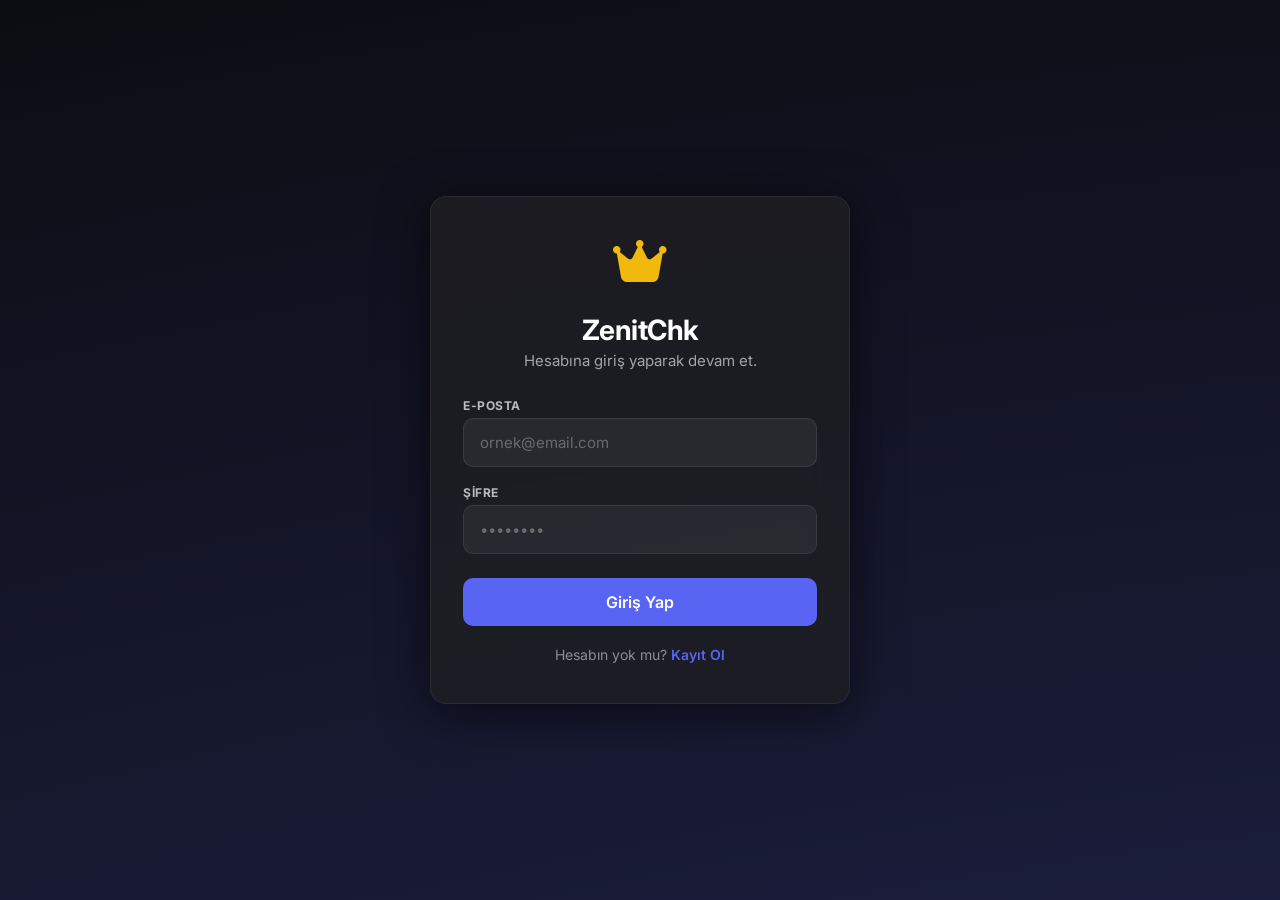
==== commit 7a373943: "Update dashboard.html" ====
--- a/dashboard.html
+++ b/dashboard.html
@@ -3,7 +3,7 @@
 <head>
     <meta charset="UTF-8" />
     <meta name="viewport" content="width=device-width, initial-scale=1.0" />
-    <title>Dashboard – CC Toolkit</title>
+    <title>Dashboard – ZenitChk</title>
     <link rel="stylesheet" href="style.css" />
     <link href="https://fonts.googleapis.com/css2?family=Inter:wght@400;500;600;700;800&display=swap" rel="stylesheet" />
     <link rel="stylesheet" href="https://cdnjs.cloudflare.com/ajax/libs/font-awesome/6.5.0/css/all.min.css" />
@@ -88,6 +88,8 @@
                 </div>
 
                 <div class="nav-item" data-tab="bakiye"><i class="fas fa-wallet"></i> Bakiye</div>
+                <!-- Admin paneli butonu sidebar'da da olsun -->
+                <div class="nav-item" data-tab="admin" id="adminNavItem" style="display:none;"><i class="fas fa-shield-alt"></i> Admin Panel</div>
             </nav>
             <div class="sidebar-footer">
                 <div class="nav-item" id="logoutBtn"><i class="fas fa-sign-out-alt"></i> Çıkış Yap</div>
@@ -440,7 +442,7 @@
                     </div>
                 </div>
 
-                <!-- ADMIN PANEL -->
+                <!-- ADMIN PANEL (YENİ VE ZENGİN) -->
                 <div id="tab-admin" class="tab-content hidden">
                     <div class="card">
                         <div class="card-header"><h3><i class="fas fa-shield-alt" style="color:#ff9500;margin-right:10px;"></i>Admin Paneli</h3></div>
@@ -454,6 +456,7 @@
                                 <div id="adminLockError" style="color:#ff3b30;margin-top:8px;display:none;">Şifre hatalı!</div>
                             </div>
                             <div id="adminContent" style="display:none;">
+                                <!-- Kayıt Anahtarı Oluştur -->
                                 <div style="background:var(--bg-input);border-radius:8px;padding:16px;border:2px solid var(--border-color);margin-bottom:16px;">
                                     <p><strong>🔑 Kayıt Anahtarı Oluştur</strong></p>
                                     <div style="display:flex;gap:10px;margin-top:8px;flex-wrap:wrap;">
@@ -461,15 +464,37 @@
                                         <button class="btn" id="generateKeyBtn">Oluştur</button>
                                     </div>
                                 </div>
+                                <!-- Ban Listesi -->
                                 <div style="background:var(--bg-input);border-radius:8px;padding:16px;border:2px solid var(--border-color);margin-bottom:16px;">
                                     <p><strong>🚫 Ban Listesi</strong></p>
                                     <ul id="banList" style="list-style:none;padding:0;margin-top:8px;"></ul>
                                 </div>
+                                <!-- Kullanıcı Yönetimi -->
+                                <div style="background:var(--bg-input);border-radius:8px;padding:16px;border:2px solid var(--border-color);margin-bottom:16px;">
+                                    <p><strong>📊 Kullanıcı Yönetimi</strong></p>
+                                    <input type="text" id="adminUserSearch" placeholder="Kullanıcı ara..." style="width:100%;padding:8px;margin-bottom:8px;background:var(--bg-card);border-radius:6px;border:1px solid var(--border-color);color:var(--text-primary);" />
+                                    <ul id="userList" style="list-style:none;padding:0;margin-top:8px;"></ul>
+                                </div>
+                                <!-- Sistem Logları -->
+                                <div style="background:var(--bg-input);border-radius:8px;padding:16px;border:2px solid var(--border-color);margin-bottom:16px;">
+                                    <p><strong>📋 Sistem Logları</strong></p>
+                                    <div id="systemLogs" style="max-height:150px;overflow-y:auto;font-family:monospace;font-size:12px;background:var(--bg-card);padding:8px;border-radius:6px;border:1px solid var(--border-color);">
+                                        Loglar burada görünecek.
+                                    </div>
+                                </div>
+                                <!-- Sistem Bilgileri -->
+                                <div style="background:var(--bg-input);border-radius:8px;padding:16px;border:2px solid var(--border-color);margin-bottom:16px;">
+                                    <p><strong>⚙️ Sistem Bilgileri</strong></p>
+                                    <div id="systemInfo" style="font-size:13px;">
+                                        <div>Toplam Kullanıcı: <span id="sysTotalUsers">0</span></div>
+                                        <div>Admin Sayısı: <span id="sysAdminCount">0</span></div>
+                                        <div>Premium Kullanıcı: <span id="sysPremiumCount">0</span></div>
+                                        <div>Banlı Kullanıcı: <span id="sysBannedCount">0</span></div>
+                                        <div>Kayıt Anahtarı: <span id="sysKeyCount">0</span></div>
+                                    </div>
+                                </div>
+                                <!-- Admin Şifresi Değiştir -->
                                 <div style="background:var(--bg-input);border-radius:8px;padding:16px;border:2px solid var(--border-color);">
-                                    <p><strong>📊 Kullanıcı Yönetimi</strong></p>
-                                    <ul id="userList" style="list-style:none;padding:0;margin-top:8px;"></ul>
-                                </div>
-                                <div style="margin-top:12px;background:var(--bg-input);border-radius:8px;padding:16px;border:2px solid var(--border-color);">
                                     <p><strong>🔒 Admin Şifresi Değiştir</strong></p>
                                     <div style="display:flex;gap:10px;margin-top:8px;flex-wrap:wrap;">
                                         <input type="password" id="newAdminPass" placeholder="Yeni şifre" style="flex:1;min-width:150px;padding:10px;background:var(--bg-card);border-radius:8px;border:2px solid var(--border-color);color:var(--text-primary);" />
@@ -480,6 +505,7 @@
                         </div>
                     </div>
                 </div>
+
             </div>
         </main>
     </div>
